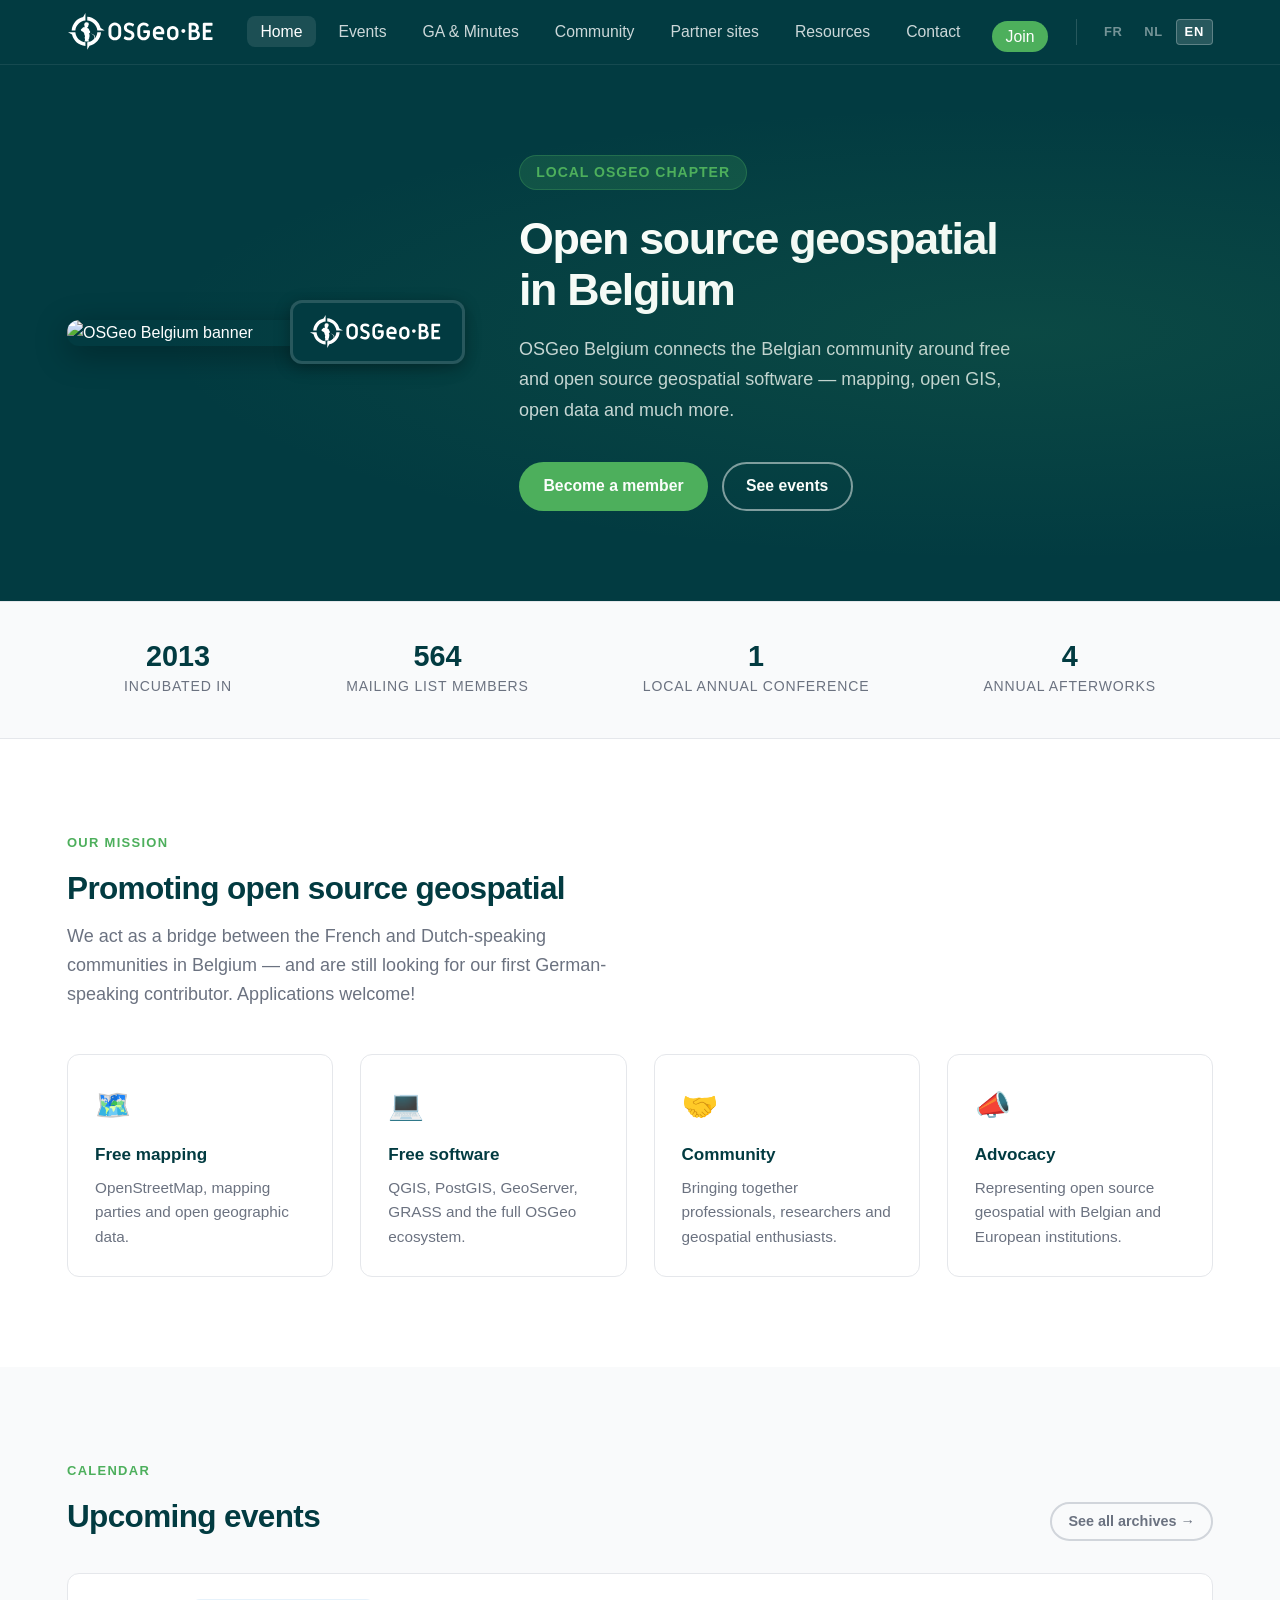
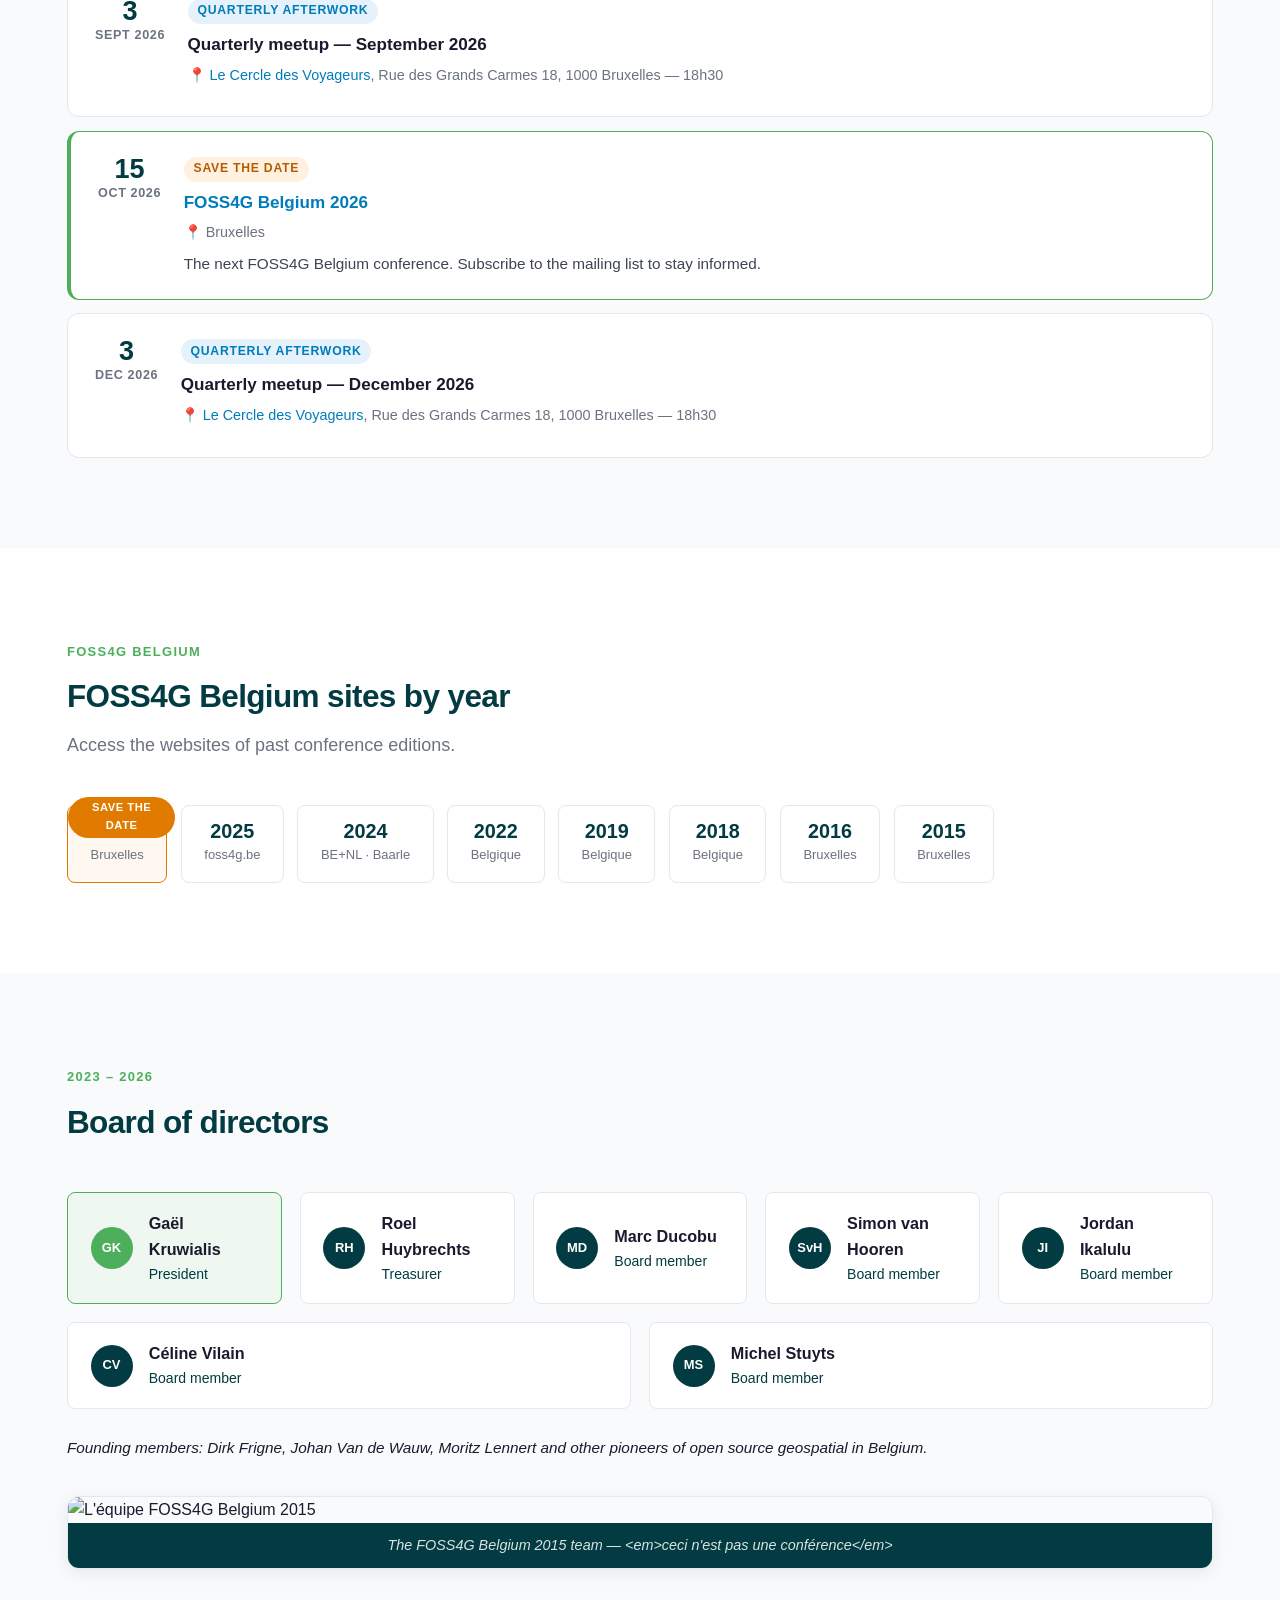
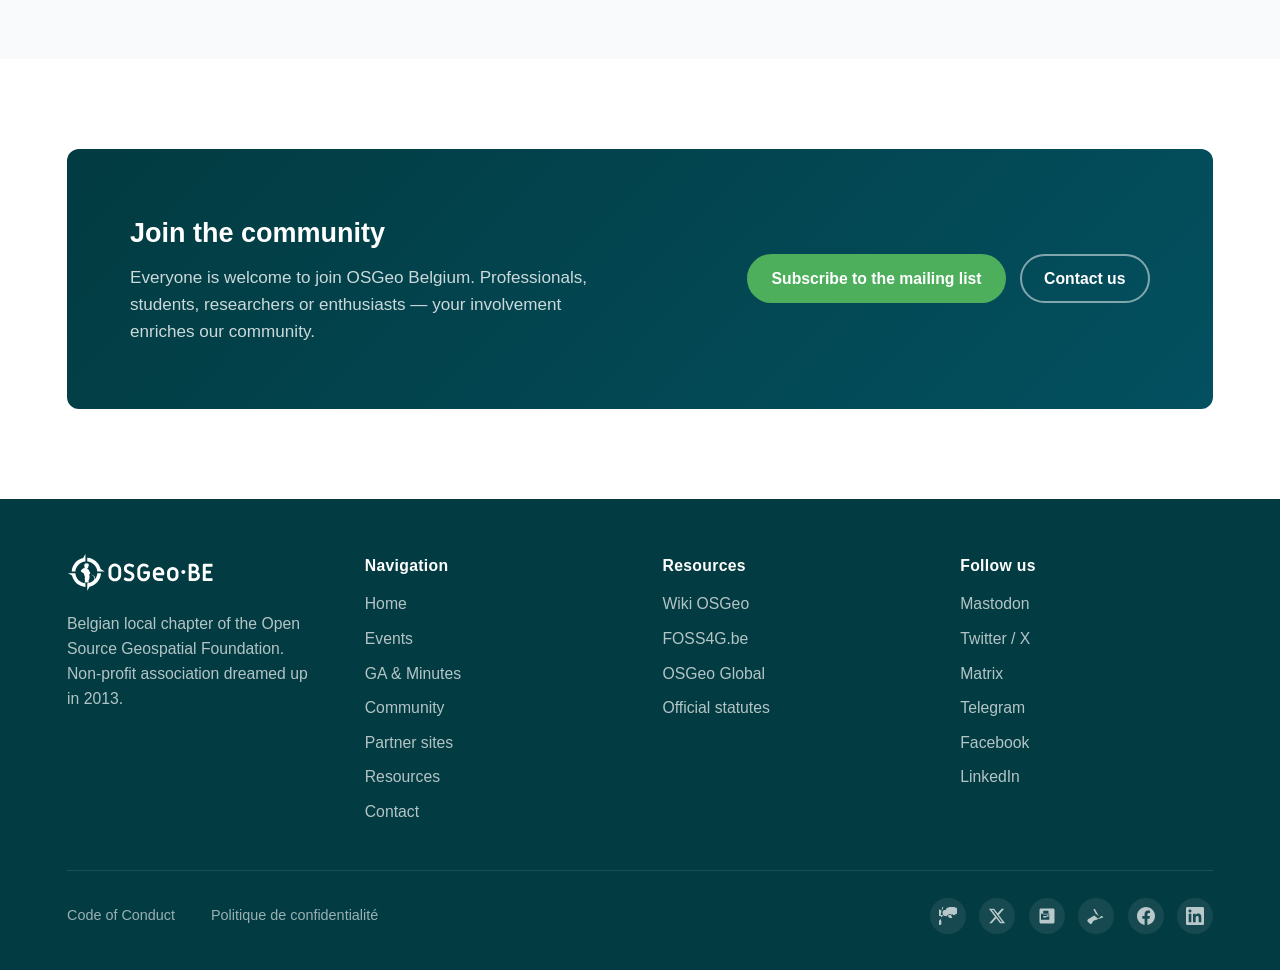
==== index.html @ fe08f216 "index: remove foss4g-current badge from 2025 (archived)" ====
<!DOCTYPE html>
<html lang="fr">
<head>
  <meta charset="UTF-8" />
  <meta name="viewport" content="width=device-width, initial-scale=1.0" />
  <meta name="description" content="OSGeo Belgium - Chapitre local belge de l'Open Source Geospatial Foundation. Promotion des logiciels libres géospatiaux en Belgique." />
  <meta property="og:title" content="OSGeo Belgium — Géospatial libre en Belgique" />
  <meta property="og:description" content="OSGeo Belgium fédère la communauté belge autour des logiciels libres géospatiaux — cartographie, SIG open source, données ouvertes." />
  <meta property="og:url" content="https://www.osgeo.be" />
  <meta property="og:type" content="website" />
  <meta property="og:image" content="https://raw.githubusercontent.com/OSGeo-be/branding/master/banner/banner-low-res.jpg" />
  <title>OSGeo Belgium — Chapitre local belge</title>
  <link rel="stylesheet" href="style.css" />
  <link rel="icon" type="image/svg+xml" href="logo-icon.svg" />
</head>
<body>

  <!-- HEADER -->
  <header class="site-header">
    <nav class="nav container">
      <a href="index.html" class="nav-logo">
        <img src="logo.svg" alt="OSGeo·BE" class="nav-logo-full" />
      </a>
      <button class="nav-burger" aria-label="Menu" aria-expanded="false">
        <span></span><span></span><span></span>
      </button>
      <ul class="nav-links">
        <li><a href="index.html" class="active" data-i18n="nav.home">Accueil</a></li>
        <li><a href="archive.html" data-i18n="nav.events">Événements</a></li>
        <li><a href="ag.html" data-i18n="nav.ag">AG & PV</a></li>
        <li><a href="community.html" data-i18n="nav.community">Communauté</a></li>
        <li><a href="links.html" data-i18n="nav.links">Sites amis</a></li>
        <li><a href="resources.html" data-i18n="nav.resources">Ressources</a></li>
        <li><a href="contact.html" data-i18n="nav.contact">Contact</a></li>
        <li><a href="https://lists.osgeo.org/cgi-bin/mailman/listinfo/belgium" target="_blank" rel="noopener" class="nav-cta" data-i18n="nav.join">Rejoindre</a></li>
      </ul>
      <div class="lang-switcher">
        <button class="lang-btn active" data-lang="fr">FR</button>
        <button class="lang-btn" data-lang="nl">NL</button>
        <button class="lang-btn" data-lang="en">EN</button>
      </div>
    </nav>
  </header>

  <!-- HERO -->
  <section class="hero">
    <div class="container">
      <div class="hero-inner">
        <div class="hero-banner-col">
          <img src="https://raw.githubusercontent.com/OSGeo-be/branding/master/banner/banner-low-res.jpg"
               alt="OSGeo Belgium banner"
               class="hero-banner-img"
               loading="eager" />
          <div class="hero-logo-badge">
            <img src="logo.svg" alt="OSGeo·BE" />
          </div>
        </div>
        <div class="hero-text-col">
          <div class="hero-eyebrow" data-i18n="hero.eyebrow">Chapitre local OSGeo</div>
          <h1 data-i18n-html="hero.title">Géospatial libre<br>en Belgique</h1>
          <p class="hero-lead" data-i18n="hero.lead">OSGeo Belgium fédère la communauté belge autour des logiciels libres géospatiaux — cartographie, SIG open source, données ouvertes et bien plus.</p>
          <div class="hero-actions">
            <a href="https://lists.osgeo.org/cgi-bin/mailman/listinfo/belgium" target="_blank" rel="noopener" class="btn btn-primary" data-i18n="hero.cta1">Devenir membre</a>
            <a href="archive.html" class="btn btn-outline-white" data-i18n="hero.cta2">Voir les événements</a>
          </div>
        </div>
      </div>
    </div>
  </section>

  <!-- STATS -->
  <div class="stats-bar">
    <div class="container stats-inner">
      <div class="stat"><strong>2013</strong><span data-i18n="stat.founded">Incubé en</span></div>
      <div class="stat"><strong>564</strong><span data-i18n="stat.members">membres mailing list</span></div>
      <div class="stat"><strong>1</strong><span data-i18n="stat.conf">conférence locale annuelle</span></div>
      <div class="stat"><strong>4</strong><span data-i18n="stat.afterworks">afterworks annuels</span></div>
    </div>
  </div>

  <!-- ABOUT -->
  <section id="about" class="section">
    <div class="container">
      <div class="section-header">
        <p class="section-eyebrow" data-i18n="about.eyebrow">Notre mission</p>
        <h2 class="section-title" data-i18n="about.title">Promouvoir le géospatial libre</h2>
        <p class="section-sub" data-i18n="about.sub">Nous agissons comme pont entre les communautés francophones et néerlandophones de Belgique — et cherchons encore notre premier germanophone. Candidatures ouvertes !</p>
      </div>
      <div class="grid-4">
        <div class="pillar">
          <div class="pillar-icon">🗺️</div>
          <h3 data-i18n="pillar1.title">Cartographie libre</h3>
          <p data-i18n="pillar1.text">OpenStreetMap, cartoparties et ouverture des données géographiques.</p>
        </div>
        <div class="pillar">
          <div class="pillar-icon">💻</div>
          <h3 data-i18n="pillar2.title">Logiciels libres</h3>
          <p data-i18n="pillar2.text">QGIS, PostGIS, GeoServer, GRASS et tout l'écosystème OSGeo.</p>
        </div>
        <div class="pillar">
          <div class="pillar-icon">🤝</div>
          <h3 data-i18n="pillar3.title">Communauté</h3>
          <p data-i18n="pillar3.text">Rassembler professionnels, chercheurs et enthousiastes du géospatial.</p>
        </div>
        <div class="pillar">
          <div class="pillar-icon">📣</div>
          <h3 data-i18n="pillar4.title">Plaidoyer</h3>
          <p data-i18n="pillar4.text">Représenter le logiciel libre géospatial auprès des institutions belges et européennes.</p>
        </div>
      </div>
    </div>
  </section>

  <!-- UPCOMING EVENTS -->
  <section id="events" class="section section-alt">
    <div class="container">
      <div class="events-header">
        <div>
          <p class="section-eyebrow" data-i18n="events.eyebrow">Agenda</p>
          <h2 class="section-title" style="margin-bottom:0" data-i18n="events.title">Événements à venir</h2>
        </div>
        <a href="archive.html" class="btn btn-ghost btn-sm" data-i18n="events.seeall">Voir toutes les archives →</a>
      </div>
      <div class="events-container">

        <div class="event-card">
          <div class="event-date-badge"><span class="day">3</span><span class="month" data-i18n="month.sep2026">Sept 2026</span></div>
          <div class="event-info">
            <span class="event-tag tag-blue" data-i18n="event.tag.afterwork">Afterwork trimestriel</span>
            <h3 data-i18n="event.afterwork.sep2026">Rencontre trimestrielle — Septembre 2026</h3>
            <p class="event-loc">📍 <a href="https://www.lecercledesvoyageurs.com" target="_blank" rel="noopener">Le Cercle des Voyageurs</a>, Rue des Grands Carmes 18, 1000 Bruxelles — 18h30</p>
          </div>
        </div>

        <div class="event-card featured">
          <div class="event-date-badge"><span class="day">15</span><span class="month" data-i18n="month.oct2026">Oct 2026</span></div>
          <div class="event-info">
            <span class="event-tag tag-orange" data-i18n="event.tag.savethedate">Save the date</span>
            <h3><a href="foss4g-2026.html">FOSS4G Belgium 2026</a></h3>
            <p class="event-loc">📍 Bruxelles</p>
            <p data-i18n="event.foss4g26.desc">La prochaine conférence FOSS4G Belgium. Inscrivez-vous à la mailing list pour être tenu au courant.</p>
          </div>
        </div>

        <div class="event-card">
          <div class="event-date-badge"><span class="day">3</span><span class="month" data-i18n="month.dec2026">Déc 2026</span></div>
          <div class="event-info">
            <span class="event-tag tag-blue" data-i18n="event.tag.afterwork">Afterwork trimestriel</span>
            <h3 data-i18n="event.afterwork.dec2026">Rencontre trimestrielle — Décembre 2026</h3>
            <p class="event-loc">📍 <a href="https://www.lecercledesvoyageurs.com" target="_blank" rel="noopener">Le Cercle des Voyageurs</a>, Rue des Grands Carmes 18, 1000 Bruxelles — 18h30</p>
          </div>
        </div>

      </div>
    </div>
  </section>

  <!-- FOSS4G YEARS -->
  <section class="section">
    <div class="container">
      <div class="section-header">
        <p class="section-eyebrow">FOSS4G Belgium</p>
        <h2 class="section-title" data-i18n="foss4g.section.title">Sites FOSS4G Belgium par année</h2>
        <p class="section-sub" data-i18n="foss4g.section.sub">Accédez aux sites web des éditions passées de la conférence.</p>
      </div>
      <div class="foss4g-years-grid">
        <a href="foss4g-2026.html" class="foss4g-year-card foss4g-upcoming">
          <span class="fy-year">2026</span>
          <span class="fy-label">Bruxelles</span>
          <span class="fy-badge">Save the date</span>
        </a>
        <a href="https://www.foss4g.be" target="_blank" rel="noopener" class="foss4g-year-card">
          <span class="fy-year">2025</span>
          <span class="fy-label">foss4g.be</span>
        </a>
        <a href="https://2024.foss4g.be/" target="_blank" rel="noopener" class="foss4g-year-card">
          <span class="fy-year">2024</span>
          <span class="fy-label">BE+NL · Baarle</span>
        </a>
        <a href="https://2022.foss4g.be/" target="_blank" rel="noopener" class="foss4g-year-card">
          <span class="fy-year">2022</span>
          <span class="fy-label">Belgique</span>
        </a>
        <a href="https://2019.foss4g.be/" target="_blank" rel="noopener" class="foss4g-year-card">
          <span class="fy-year">2019</span>
          <span class="fy-label">Belgique</span>
        </a>
        <a href="https://2018.foss4g.be/" target="_blank" rel="noopener" class="foss4g-year-card">
          <span class="fy-year">2018</span>
          <span class="fy-label">Belgique</span>
        </a>
        <a href="https://2016.foss4g.be/" target="_blank" rel="noopener" class="foss4g-year-card">
          <span class="fy-year">2016</span>
          <span class="fy-label">Bruxelles</span>
        </a>
        <a href="http://2015.foss4g.be/" target="_blank" rel="noopener" class="foss4g-year-card">
          <span class="fy-year">2015</span>
          <span class="fy-label">Bruxelles</span>
        </a>
      </div>
    </div>
  </section>

  <!-- BOARD -->
  <section class="section section-alt">
    <div class="container">
      <div class="section-header">
        <p class="section-eyebrow" data-i18n="board.eyebrow">2023 – 2026</p>
        <h2 class="section-title" data-i18n="board.title">Conseil d'administration</h2>
      </div>
      <div class="board-grid mb-3">
        <div class="board-card president">
          <div class="avatar">GK</div>
          <div><h3>Gaël Kruwialis</h3><p class="role" data-i18n="role.president">Président</p></div>
        </div>
        <div class="board-card">
          <div class="avatar">RH</div>
          <div><h3>Roel Huybrechts</h3><p class="role" data-i18n="role.treasurer">Trésorier</p></div>
        </div>
        <div class="board-card">
          <div class="avatar">MD</div>
          <div><h3>Marc Ducobu</h3><p class="role" data-i18n="role.administrator">Administrateur</p></div>
        </div>
        <div class="board-card">
          <div class="avatar">SvH</div>
          <div><h3>Simon van Hooren</h3><p class="role" data-i18n="role.administrator">Administrateur</p></div>
        </div>
        <div class="board-card">
          <div class="avatar">JI</div>
          <div><h3>Jordan Ikalulu</h3><p class="role" data-i18n="role.administrator">Administrateur</p></div>
        </div>
        <div class="board-card">
          <div class="avatar">CV</div>
          <div><h3>Céline Vilain</h3><p class="role" data-i18n="role.administrator">Administratrice</p></div>
        </div>
        <div class="board-card">
          <div class="avatar">MS</div>
          <div><h3>Michel Stuyts</h3><p class="role" data-i18n="role.administrator">Administrateur</p></div>
        </div>
      </div>
      <p class="text-muted" style="font-size:.85rem;font-style:italic;" data-i18n="board.founder">
        Membres fondateurs : Dirk Frigne, Johan Van de Wauw, Moritz Lennert et d'autres pionniers du géospatial libre belge.
      </p>
      <figure class="founders-photo">
        <img src="https://wiki.osgeo.org/w/images/3/39/FOSS4G_Belgium_2015.jpg" alt="L'équipe FOSS4G Belgium 2015" />
        <figcaption data-i18n="board.photo.caption">L'équipe FOSS4G Belgium 2015 — <em>ceci n'est pas une conférence</em></figcaption>
      </figure>
    </div>
  </section>

  <!-- JOIN -->
  <section class="section">
    <div class="container">
      <div class="join-banner">
        <div>
          <h2 data-i18n="join.title">Rejoignez la communauté</h2>
          <p data-i18n="join.text">Tout le monde est libre de rejoindre OSGeo Belgium. Professionnels, étudiants, chercheurs ou simples passionnés — votre implication enrichit notre communauté.</p>
        </div>
        <div style="display:flex;gap:.75rem;flex-wrap:wrap;flex-shrink:0;">
          <a href="https://lists.osgeo.org/cgi-bin/mailman/listinfo/belgium" target="_blank" rel="noopener" class="btn btn-primary" data-i18n="join.cta1">S'inscrire à la mailing list</a>
          <a href="contact.html" class="btn btn-outline-white" data-i18n="join.cta2">Nous contacter</a>
        </div>
      </div>
    </div>
  </section>

  <!-- FOOTER -->
  <footer class="site-footer">
    <div class="container">
      <div class="footer-grid">
        <div class="footer-brand">
          <img src="logo.svg" alt="OSGeo·BE" />
          <p data-i18n="footer.brand.text">Chapitre local belge de l'Open Source Geospatial Foundation. Association sans but lucratif fondée en 2013.</p>
        </div>
        <div class="footer-col">
          <h4 data-i18n="footer.nav">Navigation</h4>
          <ul>
            <li><a href="index.html" data-i18n="nav.home">Accueil</a></li>
            <li><a href="archive.html" data-i18n="nav.events">Événements</a></li>
            <li><a href="ag.html" data-i18n="nav.ag">AG & PV</a></li>
            <li><a href="community.html" data-i18n="nav.community">Communauté</a></li>
        <li><a href="links.html" data-i18n="nav.links">Sites amis</a></li>
            <li><a href="resources.html" data-i18n="nav.resources">Ressources</a></li>
            <li><a href="contact.html" data-i18n="nav.contact">Contact</a></li>
          </ul>
        </div>
        <div class="footer-col">
          <h4 data-i18n="footer.resources">Ressources</h4>
          <ul>
            <li><a href="https://wiki.osgeo.org/wiki/Belgium" target="_blank" rel="noopener">Wiki OSGeo</a></li>
            <li><a href="https://www.foss4g.be" target="_blank" rel="noopener">FOSS4G.be</a></li>
            <li><a href="https://www.osgeo.org" target="_blank" rel="noopener">OSGeo Global</a></li>
            <li><a href="http://www.ejustice.just.fgov.be/tsv_pdf/2015/10/21/15317365.pdf" target="_blank" rel="noopener" data-i18n="footer.statutes">Statuts officiels</a></li>
          </ul>
        </div>
        <div class="footer-col">
          <h4 data-i18n="footer.follow">Suivez-nous</h4>
          <ul>
            <li><a href="https://fosstodon.org/@osgeobe" target="_blank" rel="noopener">Mastodon</a></li>
            <li><a href="https://twitter.com/osgeobe" target="_blank" rel="noopener">Twitter / X</a></li>
            <li><a href="https://matrix.to/#/#osgeo-be:matrix.org" target="_blank" rel="noopener">Matrix</a></li>
            <li><a href="https://t.me/osgeobelgium" target="_blank" rel="noopener">Telegram</a></li>
            <li><a href="https://www.facebook.com/people/Foss4g-Belgium/100068093147" target="_blank" rel="noopener">Facebook</a></li>
            <li><a href="https://be.linkedin.com/company/osgeo" target="_blank" rel="noopener">LinkedIn</a></li>
          </ul>
        </div>
      </div>
      <div class="footer-bottom">
        <div class="footer-legal">
          <a href="coc.html" data-i18n="footer.coc">Code de conduite</a>
          <a href="#" data-i18n="footer.privacy">Politique de confidentialité</a>
        </div>
        <div class="social-icons">
          <a href="https://fosstodon.org/@osgeobe" target="_blank" rel="noopener" aria-label="Mastodon">
            <svg viewBox="0 0 24 24" fill="currentColor"><path d="M23.164 6.173c0-1.45-.93-2.26-2.48-2.26-1.475 0-2.35.7-2.67 1.35-.47.9-.55 2.24-.26 3.5.29 1.25.9 2.35 2.13 2.35 1.34 0 2.32-1.2 2.32-3.04zm-5.43 8.32c-1.13.27-2.2.3-3.25.12-1.4-.23-2.22-1.2-2.22-2.7 0-1.5.8-2.55 2.4-2.55.85 0 1.6.47 2.1.98.7-.57 1.47-1.05 2.28-1.05.8 0 1.55.4 2.15 1.05.8-.57 1.52-1.2 2.15-1.2.75 0 1.42.5 1.78 1.2.5-.8.9-1.7 1.1-2.7.2-1.1.1-2.3-.1-3.5-.3-1.7-1.3-3-2.9-3-1.4 0-2.6.8-3.4 2.1-.6-.9-1.4-1.6-2.4-2.1-1-.5-2.1-.8-3.2-.8-1.1 0-2.2.3-3.2.8-.9.5-1.6 1.4-1.9 2.6-.3 1.3-.2 2.6.1 3.9.4 1.4 1.4 2.5 2.8 2.8 1.2.2 2.5.1 3.7-.2zM9.17 4.76c-.4-.4-1-.6-1.6-.6-1.2 0-2.2.7-2.6 1.9-.4 1.2-.3 2.5.2 3.7.5 1.2 1.5 2.1 2.7 2.1.8 0 1.5-.4 2.1-1 .7-.7 1.2-1.6 1.3-2.8.1-1.1-.2-2.2-.8-3.2-.5-1-.1-2 .3-2.9zm-5.66 9.08c-.2-.5-.5-1-.9-1.4-.4-.5-.9-1-.1-1.4.8-.4 1.7-.7 2.6-.7.9 0 1.8.3 2.6.7.8.4 1.5.9 2.1 1.6.7-.8 1.4-1.6 2.1-2.4.6-.7 1.4-1.2 2.2-1.5.9-.4 1.8-.6 2.6-.6.8 0 1.6.2 2.3.5.8.4 1.5 1 2.1 1.8.7-.8 1.2-1.8 1.5-2.9.4-1.4.5-2.8.2-4.2-.3-1.4-1-2.6-2-3.5-.9-.8-2-1.3-3.1-1.5-1.2-.2-2.3-.2-3.2.1zm-2.3 3.1c-.5.8-1.2 1.5-2 2-.8.5-1.6.8-2.5.8-.8 0-1.6-.2-2.3-.7-.8-.4-1.4-1.2-1.8-2.2-.4-.9-.7-2-.8-3.1-.1-1.1-.1-2.3 0-3.4.1-1 .4-2 .8-2.9.3-.8.7-1.5 1.3-2.1.7-.7 1.4-1.2 2.2-1.5.8-.4 1.7-.5 2.6-.5.9 0 1.7.1 2.5.4.7.2 1.4.6 2.1 1.1.8-.5 1.4-1.4 1.8-2.4.3-.8.5-1.7.6-2.6.1-.9.1-1.8.1-2.7.1-1.4 0-2.7-.2-4.1zm-4.54-5.1c-.4-.2-1-.2-1.5 0-.5.2-1 .5-1.5 1-.4.4-.8.9-1.1 1.5-.3.5-.5 1.2-.6 1.9-.1.8-.1 1.6-.1 2.5.1.8.2 1.6.5 2.3.2.7.5 1.4 1 2 .5.7 1.2 1.2 2 1.5 1.1.5 2.3.7 3.6.7.6 0 1.2-.2 1.8-.5.5-.2 1.1-.6 1.5-1 .5-.5.8-1.2.9-1.9.1-.7.1-1.4 0-2.1-.1-.8-.3-1.5-.6-2.3-.3-.7-.7-1.4-1.2-2 .2-.3.3-.6.4-1 .1-.3.1-.6.1-1 .1-.5 0-1 0-1.5z"/></svg>
          </a>
          <a href="https://twitter.com/osgeobe" target="_blank" rel="noopener" aria-label="Twitter">
            <svg viewBox="0 0 24 24" fill="currentColor"><path d="M18.244 2.25h3.308l-7.227 8.26 8.502 11.24H16.17l-5.214-6.817L4.99 21.75H1.68l7.73-8.835L1.254 2.25H8.08l4.713 6.231zm-1.161 17.52h1.833L7.084 4.126H5.117z"/></svg>
          </a>
          <a href="https://matrix.to/#/#osgeo-be:matrix.org" target="_blank" rel="noopener" aria-label="Matrix">
            <svg viewBox="0 0 24 24" fill="currentColor"><path d="M20 2H4c-1.1 0-1.99.9-1.99 2L2 20c0 1.1.89 2 2 2h16c1.1 0 2-.9 2-2V4c0-1.1-.9-2-2-2zm-5 15H4V9h11v8zm-4-3H7v-2h4v2zm3-4H7V5h7v8h-4z"/></svg>
          </a>
          <a href="https://t.me/osgeobelgium" target="_blank" rel="noopener" aria-label="Telegram">
            <svg viewBox="0 0 24 24" fill="currentColor"><path d="M21.954 13.577c-.168-.296-.41-.493-.714-.613l-1.855-1.184-4.543 3.844-1.44-1.243-3.736-2.885L2.046 16.07c-.41.19-.798.483-1.094.867-.296.384-.434.893-.385 1.426.049.533.252 1.027.583 1.412l2.848 2.445c.18.153.384.273.612.357.228.084.47.126.72.126.1.0 .2-.01.3-.027.1-.017.199-.044.296-.081.097-.037.19-.111.277-.21.087-.1.154-.22.2-.36.047-.14.074-.287.081-.437l2.23-3.345zM8.546 3.143c.18-.153.384-.273.612-.357.228-.084.47-.126.72-.126.1.0 .2.01.3.027.1.017.199.044.296.081.097.037.19.111.277.21.087.1.154.22.2.36.047.14.074.287.081.437L15.95 12.41l-4.543-3.844L8.546 3.143zM15.34 8.207l-1.44 1.243 4.543 2.885-4.543-2.885z"/></svg>
          </a>
          <a href="https://www.facebook.com/people/Foss4g-Belgium/100068093147" target="_blank" rel="noopener" aria-label="Facebook">
            <svg viewBox="0 0 24 24" fill="currentColor"><path d="M24 12.073c0-6.627-5.373-12-12-12s-12 5.373-12 12c0 5.99 4.388 10.954 10.125 11.854v-8.385H7.078v-3.47h3.047V9.43c0-3.007 1.792-4.669 4.533-4.669 1.312 0 2.686.235 2.686.235v2.953H15.83c-1.491 0-1.956.925-1.956 1.874v2.25h3.328l-.532 3.47h-2.796v8.385C19.612 23.027 24 18.062 24 12.073z"/></svg>
          </a>
          <a href="https://be.linkedin.com/company/osgeo" target="_blank" rel="noopener" aria-label="LinkedIn">
            <svg viewBox="0 0 24 24" fill="currentColor"><path d="M20.447 20.452h-3.554v-5.569c0-1.328-.027-3.037-1.852-3.037-1.853 0-2.136 1.445-2.136 2.939v5.667H9.351V9h3.414v1.561h.046c.477-.9 1.637-1.85 3.37-1.85 3.601 0 4.267 2.37 4.267 5.455v6.286zM5.337 7.433c-1.144 0-2.063-.926-2.063-2.065 0-1.138.92-2.063 2.063-2.063 1.14 0 2.064.925 2.064 2.063 0 1.139-.925 2.065-2.064 2.065zm1.782 13.019H3.555V9h3.564v11.452zM22.225 0H1.771C.792 0 0 .774 0 1.729v20.542C0 23.227.792 24 1.771 24h20.451C23.2 24 24 23.227 24 22.271V1.729C24 .774 23.2 0 22.222 0h.003z"/></svg>
          </a>
        </div>
      </div>
    </div>
  </footer>

  <script src="i18n.js"></script>
  <script src="main.js"></script>
</body>
</html>
---- style.css ----
/* === RESET === */
*, *::before, *::after { box-sizing: border-box; margin: 0; padding: 0; }

:root {
  --green:      #4daf5c;
  --green-dark: #023b41;
  --green-mid:  #3a9e4a;
  --green-pale: #eef8f0;
  --blue:       #007cba;
  --blue-pale:  #e6f2fb;
  --text:       #1a1a2e;
  --text-mid:   #3d4452;
  --text-muted: #6b7280;
  --border:     #e5e7eb;
  --border-mid: #d1d5db;
  --bg:         #ffffff;
  --bg-alt:     #f9fafb;
  --bg-dark:    #023b41;
  --shadow-sm:  0 1px 3px rgba(0,0,0,.08), 0 1px 2px rgba(0,0,0,.06);
  --shadow:     0 4px 16px rgba(0,0,0,.08);
  --shadow-lg:  0 10px 40px rgba(0,0,0,.12);
  --radius:     8px;
  --radius-lg:  16px;
  --t:          .18s ease;
}

html { scroll-behavior: smooth; }
body {
  font-family: -apple-system, BlinkMacSystemFont, 'Segoe UI', Roboto, 'Helvetica Neue', Arial, sans-serif;
  color: var(--text);
  background: var(--bg);
  line-height: 1.6;
  font-size: 16px;
}
a { color: var(--blue); text-decoration: none; }
a:hover { text-decoration: underline; }
ul { list-style: none; }
img, svg { display: block; }

/* === LAYOUT === */
.container {
  max-width: 1100px;
  margin: 0 auto;
  padding: 0 1.5rem;
}
.section       { padding: 4rem 0; }
.section-alt   { background: var(--bg-alt); }
.section-dark  { background: var(--bg-dark); color: #fff; }

/* === BUTTONS === */
.btn {
  display: inline-flex;
  align-items: center;
  justify-content: center;
  gap: .45rem;
  padding: .55rem 1.25rem;
  border-radius: 9999px;
  font-size: .875rem;
  font-weight: 600;
  cursor: pointer;
  border: 2px solid transparent;
  transition: var(--t);
  text-decoration: none;
  white-space: nowrap;
}
.btn:hover { text-decoration: none; }
.btn-primary { background: var(--green); color: #fff; }
.btn-primary:hover { background: var(--green-mid); }
.btn-dark { background: var(--green-dark); color: #fff; }
.btn-dark:hover { background: #035060; }
.btn-outline { border-color: var(--green-dark); color: var(--green-dark); }
.btn-outline:hover { background: var(--green-pale); }
.btn-outline-white { border-color: rgba(255,255,255,.5); color: #fff; }
.btn-outline-white:hover { background: rgba(255,255,255,.1); }
.btn-ghost { color: var(--text-muted); border-color: var(--border-mid); }
.btn-ghost:hover { background: var(--bg-alt); color: var(--text); }
.btn-sm { padding: .35rem .9rem; font-size: .8rem; }

/* === HEADER / NAV === */
.site-header {
  background: var(--green-dark);
  position: sticky;
  top: 0;
  z-index: 200;
  border-bottom: 1px solid rgba(255,255,255,.08);
}
.nav {
  display: flex;
  align-items: center;
  height: 64px;
  gap: 1.5rem;
}
.nav-logo {
  display: flex;
  align-items: center;
  text-decoration: none;
  flex-shrink: 0;
}
.nav-logo-full {
  height: 40px;
  width: auto;
  filter: brightness(0) invert(1);
}
.nav-logo-text {
  font-size: .95rem;
  font-weight: 700;
  color: #fff;
  letter-spacing: .01em;
  line-height: 1;
}
.nav-logo-text span { color: var(--green); }

/* === LANG SWITCHER === */
.lang-switcher {
  display: flex;
  gap: .2rem;
  margin-left: auto;
  padding-left: 1rem;
  border-left: 1px solid rgba(255,255,255,.15);
  flex-shrink: 0;
}
.lang-btn {
  background: none;
  border: 1px solid transparent;
  color: rgba(255,255,255,.45);
  font-size: .72rem;
  font-weight: 700;
  cursor: pointer;
  padding: .3rem .45rem;
  border-radius: 4px;
  transition: var(--t);
  letter-spacing: .05em;
  line-height: 1;
}
.lang-btn:hover { color: rgba(255,255,255,.8); border-color: rgba(255,255,255,.2); }
.lang-btn.active { color: #fff; background: rgba(255,255,255,.15); border-color: rgba(255,255,255,.25); }

.nav-links {
  display: flex;
  align-items: center;
  gap: .25rem;
  margin-left: auto;
}
.nav-links a {
  color: rgba(255,255,255,.8);
  font-size: .875rem;
  font-weight: 500;
  padding: .4rem .75rem;
  border-radius: var(--radius);
  transition: var(--t);
  text-decoration: none;
  white-space: nowrap;
}
.nav-links a:hover,
.nav-links a.active { color: #fff; background: rgba(255,255,255,.1); }
.nav-links a.nav-cta {
  background: var(--green);
  color: #fff;
  margin-left: .5rem;
  border-radius: 9999px;
}
.nav-links a.nav-cta:hover { background: var(--green-mid); }

.nav-burger {
  display: none;
  flex-direction: column;
  gap: 5px;
  background: none;
  border: none;
  cursor: pointer;
  padding: .5rem;
  margin-left: auto;
  z-index: 201;
}
.nav-burger span { display: block; width: 22px; height: 2px; background: #fff; border-radius: 2px; transition: var(--t); }

/* === SECTION HEADER === */
.section-title {
  font-size: 1.75rem;
  font-weight: 700;
  letter-spacing: -.02em;
  margin-bottom: .5rem;
  color: var(--green-dark);
}
.section-sub {
  color: var(--text-muted);
  font-size: 1rem;
  margin-bottom: 2.5rem;
  max-width: 540px;
}
.section-eyebrow {
  display: inline-block;
  font-size: .72rem;
  font-weight: 700;
  letter-spacing: .1em;
  text-transform: uppercase;
  color: var(--green);
  margin-bottom: .5rem;
}
.section-header { margin-bottom: 2.5rem; }
.section-header-center { text-align: center; }
.section-header-center .section-sub { margin-left: auto; margin-right: auto; }

/* Events section header - replacement for inline style */
.events-header {
  display: flex;
  align-items: flex-end;
  justify-content: space-between;
  flex-wrap: wrap;
  gap: 1rem;
  margin-bottom: 1.75rem;
}

/* Events container - replacement for inline style */
.events-container {
  display: flex;
  flex-direction: column;
  gap: 0.75rem;
}

/* === HERO === */
.hero {
  background: var(--green-dark);
  color: #fff;
  padding: 3.5rem 0;
  position: relative;
  overflow: hidden;
}
.hero::before {
  content: '';
  position: absolute;
  inset: 0;
  background: radial-gradient(ellipse at 80% 50%, rgba(77,175,92,.12) 0%, transparent 60%);
  pointer-events: none;
}
.hero-inner {
  display: grid;
  grid-template-columns: 1fr;
  gap: 2rem;
  align-items: center;
}
.hero-banner-col {
  position: relative;
  flex-shrink: 0;
}
.hero-banner-img {
  width: 100%;
  max-width: 380px;
  border-radius: var(--radius-lg);
  box-shadow: 0 8px 32px rgba(0,0,0,.35);
  display: block;
  object-fit: cover;
}
.hero-logo-badge {
  position: absolute;
  bottom: -1rem;
  right: -1rem;
  background: var(--green-dark);
  border: 3px solid rgba(255,255,255,.15);
  border-radius: var(--radius-lg);
  padding: .6rem .9rem;
  box-shadow: 0 4px 16px rgba(0,0,0,.3);
}
.hero-logo-badge img {
  height: 36px;
  width: auto;
  filter: brightness(0) invert(1);
  display: block;
}
.hero-text-col { padding-left: .5rem; }
.hero-eyebrow {
  display: inline-flex;
  align-items: center;
  gap: .5rem;
  background: rgba(77,175,92,.2);
  border: 1px solid rgba(77,175,92,.3);
  border-radius: 9999px;
  padding: .3rem .9rem;
  font-size: .78rem;
  font-weight: 600;
  letter-spacing: .07em;
  text-transform: uppercase;
  color: var(--green);
  margin-bottom: 1.25rem;
}
.hero h1 {
  font-size: clamp(1.8rem, 3.5vw, 2.8rem);
  font-weight: 700;
  line-height: 1.15;
  letter-spacing: -.03em;
  margin-bottom: 1rem;
}
.hero-lead {
  font-size: 1rem;
  line-height: 1.7;
  color: rgba(255,255,255,.8);
  margin-bottom: 2rem;
  max-width: 500px;
}
.hero-actions { display: flex; gap: .75rem; flex-wrap: wrap; }

/* === FOSS4G YEARS GRID === */
.foss4g-years-grid {
  display: flex;
  flex-wrap: wrap;
  gap: .75rem;
  justify-content: center;
}
.foss4g-year-card {
  display: flex;
  flex-direction: column;
  align-items: center;
  padding: .9rem 1.25rem;
  background: var(--bg);
  border: 1px solid var(--border);
  border-radius: var(--radius);
  text-decoration: none;
  color: var(--text);
  transition: var(--t);
  min-width: 90px;
  text-align: center;
  position: relative;
}
.foss4g-year-card:hover { border-color: var(--green); box-shadow: var(--shadow); transform: translateY(-2px); text-decoration: none; }
.foss4g-year-card.foss4g-current { border-color: var(--green); background: var(--green-pale); }
.foss4g-year-card.foss4g-upcoming { border-color: #e07b00; background: #fff8f0; }
.foss4g-year-card.foss4g-upcoming .fy-year { color: #b35c00; }
.foss4g-year-card.foss4g-upcoming .fy-badge { background: #e07b00; }
.fy-year { font-size: 1.1rem; font-weight: 700; color: var(--green-dark); line-height: 1; }
.fy-label { font-size: .72rem; color: var(--text-muted); margin-top: .2rem; }
.fy-badge {
  position: absolute;
  top: -.5rem;
  right: -.5rem;
  background: var(--green);
  color: #fff;
  font-size: .62rem;
  font-weight: 700;
  padding: .15rem .45rem;
  border-radius: 9999px;
  text-transform: uppercase;
  letter-spacing: .05em;
}

/* FOSS4G promo box (archive.html) */
.foss4g-promo-box {
  background: var(--green-pale);
  border: 1px solid #b8e0c0;
  border-radius: var(--radius-lg);
  padding: 1.5rem;
  margin-bottom: 2.5rem;
}

.foss4g-promo-title {
  font-size: 1.1rem;
  font-weight: 700;
  margin-bottom: 0.75rem;
  color: var(--green-dark);
}

.foss4g-promo-box .section-eyebrow {
  margin-bottom: 0.5rem;
}

/* === STATS BAR === */
.stats-bar {
  background: var(--bg-alt);
  border-top: 1px solid var(--border);
  border-bottom: 1px solid var(--border);
  padding: 1.5rem 0;
}
.stats-inner {
  display: flex;
  gap: 0;
  justify-content: space-around;
  flex-wrap: wrap;
}
.stat {
  display: flex;
  flex-direction: column;
  align-items: center;
  padding: .5rem 2rem;
}
.stat strong {
  font-size: 1.6rem;
  font-weight: 700;
  color: var(--green-dark);
  line-height: 1;
}
.stat span { font-size: .78rem; color: var(--text-muted); text-transform: uppercase; letter-spacing: .06em; margin-top: .25rem; }

/* === CARDS === */
.card {
  background: var(--bg);
  border: 1px solid var(--border);
  border-radius: var(--radius-lg);
  overflow: hidden;
  transition: box-shadow var(--t), transform var(--t);
}
.card:hover { box-shadow: var(--shadow); transform: translateY(-2px); }
.card-body { padding: 1.5rem; }
.card-title { font-size: 1rem; font-weight: 600; margin-bottom: .4rem; color: var(--text); }
.card-meta { font-size: .8rem; color: var(--text-muted); margin-bottom: .6rem; }
.card-text { font-size: .875rem; color: var(--text-mid); line-height: 1.6; }

/* === GRID === */
.grid-3 { display: grid; grid-template-columns: 1fr; gap: 1.25rem; }
.grid-4 { display: grid; grid-template-columns: repeat(2, 1fr); gap: 1.25rem; }
.grid-2 { display: grid; grid-template-columns: 1fr; gap: 1.25rem; }

/* === EVENT CARDS === */
.event-card {
  background: var(--bg);
  border: 1px solid var(--border);
  border-radius: var(--radius-lg);
  padding: 1.25rem 1.5rem;
  display: flex;
  gap: 1.25rem;
  transition: box-shadow var(--t), transform var(--t);
  text-decoration: none;
  color: inherit;
}
.event-card:hover { box-shadow: var(--shadow); transform: translateY(-2px); text-decoration: none; }
.event-card.featured { border-color: var(--green); border-left: 4px solid var(--green); }

.event-date-badge {
  display: flex;
  flex-direction: column;
  align-items: center;
  justify-content: flex-start;
  min-width: 48px;
  text-align: center;
  padding-top: .1rem;
  flex-shrink: 0;
}
.event-date-badge .day { font-size: 1.5rem; font-weight: 700; line-height: 1; color: var(--green-dark); }
.event-date-badge .month { font-size: .7rem; font-weight: 600; color: var(--text-muted); text-transform: uppercase; letter-spacing: .05em; }

.event-info h3 { font-size: .95rem; font-weight: 600; margin-bottom: .3rem; }
.event-info .event-loc { font-size: .8rem; color: var(--text-muted); margin-bottom: .4rem; }
.event-info p { font-size: .85rem; color: var(--text-mid); }
.event-tag {
  display: inline-block;
  font-size: .68rem;
  font-weight: 700;
  letter-spacing: .06em;
  text-transform: uppercase;
  padding: .15rem .55rem;
  border-radius: 9999px;
  background: var(--green-pale);
  color: var(--green-dark);
  margin-bottom: .4rem;
}
.event-tag.tag-blue { background: var(--blue-pale); color: var(--blue); }
.event-tag.tag-orange { background: #fff0e0; color: #b35c00; }

/* === PILLARS === */
.pillar {
  background: var(--bg);
  border: 1px solid var(--border);
  border-radius: var(--radius-lg);
  padding: 1.5rem;
  transition: box-shadow var(--t);
}
.pillar:hover { box-shadow: var(--shadow); }
.pillar-icon { font-size: 1.6rem; margin-bottom: .75rem; }
.pillar h3 { font-size: .95rem; font-weight: 600; margin-bottom: .4rem; color: var(--green-dark); }
.pillar p { font-size: .85rem; color: var(--text-muted); }

/* === JOIN BANNER === */
.join-banner {
  background: linear-gradient(135deg, var(--green-dark), #035060);
  color: #fff;
  border-radius: var(--radius-lg);
  padding: 3rem;
  display: flex;
  align-items: center;
  justify-content: space-between;
  gap: 2rem;
  flex-wrap: wrap;
}
.join-banner h2 { font-size: 1.5rem; font-weight: 700; margin-bottom: .5rem; }
.join-banner p { color: rgba(255,255,255,.8); font-size: .95rem; max-width: 480px; }

/* === BOARD === */
.board-grid { display: flex; flex-wrap: wrap; gap: 1rem; justify-content: center; }
.board-card {
  display: flex;
  align-items: center;
  gap: .9rem;
  background: var(--bg);
  border: 1px solid var(--border);
  border-radius: var(--radius);
  padding: 1rem 1.25rem;
  flex: 1 1 200px;
}
.board-card.president { border-color: var(--green); background: var(--green-pale); }
.avatar {
  width: 42px; height: 42px;
  border-radius: 50%;
  background: var(--green-dark);
  color: #fff;
  display: flex; align-items: center; justify-content: center;
  font-size: .72rem; font-weight: 700;
  flex-shrink: 0;
}
.board-card.president .avatar { background: var(--green); }
.board-card h3 { font-size: .9rem; font-weight: 600; }
.board-card .role { font-size: .78rem; color: var(--green-dark); font-weight: 500; }

/* === FOUNDERS PHOTO === */
.founders-photo {
  margin-top: 2rem;
  border-radius: var(--radius-lg);
  overflow: hidden;
  box-shadow: var(--shadow);
  border: 1px solid var(--border);
}
.founders-photo img {
  width: 100%;
  display: block;
  max-height: 420px;
  object-fit: cover;
  object-position: center 60%;
}
.founders-photo figcaption {
  background: var(--green-dark);
  color: rgba(255,255,255,.85);
  font-size: .8rem;
  padding: .6rem 1rem;
  text-align: center;
  font-style: italic;
}
.founders-photo figcaption em { color: #fff; font-style: italic; }

/* === SOCIAL LINKS === */
.social-grid { display: flex; flex-wrap: wrap; gap: .75rem; }
.social-link {
  display: flex;
  align-items: center;
  gap: .65rem;
  padding: .65rem 1.1rem;
  border: 1px solid var(--border);
  border-radius: var(--radius);
  text-decoration: none;
  color: var(--text);
  font-size: .875rem;
  font-weight: 500;
  transition: var(--t);
  background: var(--bg);
}
.social-link:hover { border-color: var(--green); background: var(--green-pale); color: var(--green-dark); text-decoration: none; }
.social-link .icon { width: 20px; height: 20px; flex-shrink: 0; }
.contact-matrix-help {
  margin-top: .6rem;
  font-size: .8rem;
  color: var(--text-muted);
  line-height: 1.5;
}
.contact-matrix-help a { color: var(--blue); }

/* === ARCHIVE TABLE === */
.year-group { margin-bottom: 3rem; }
.year-heading {
  font-size: 1.25rem;
  font-weight: 700;
  color: var(--green-dark);
  padding-bottom: .5rem;
  border-bottom: 2px solid var(--green);
  margin-bottom: 1.25rem;
  display: flex;
  align-items: center;
  gap: .75rem;
}
.events-list { display: flex; flex-direction: column; gap: .6rem; }
.archive-event {
  display: grid;
  grid-template-columns: 110px 1fr auto;
  gap: 1rem;
  align-items: start;
  padding: .85rem 1rem;
  background: var(--bg);
  border: 1px solid var(--border);
  border-radius: var(--radius);
  transition: var(--t);
}
.archive-event:hover { border-color: var(--border-mid); background: var(--bg-alt); }
.archive-event .ev-date { font-size: .82rem; font-weight: 600; color: var(--text-muted); white-space: nowrap; }
.archive-event .ev-title { font-size: .9rem; font-weight: 600; color: var(--text); }
.archive-event .ev-loc { font-size: .8rem; color: var(--text-muted); margin-top: .15rem; }
.archive-event .ev-badge { font-size: .72rem; font-weight: 700; padding: .2rem .6rem; border-radius: 9999px; background: var(--green-pale); color: var(--green-dark); white-space: nowrap; }

/* === AG PAGE === */
.ag-grid { display: flex; flex-direction: column; gap: 1rem; }
.ag-row {
  display: grid;
  grid-template-columns: 80px 1fr auto;
  align-items: center;
  gap: 1.25rem;
  padding: 1.1rem 1.25rem;
  background: var(--bg);
  border: 1px solid var(--border);
  border-radius: var(--radius);
  transition: var(--t);
}
.ag-row:hover { border-color: var(--green); box-shadow: var(--shadow-sm); }
.ag-year { font-size: 1.15rem; font-weight: 700; color: var(--green-dark); }
.ag-info h3 { font-size: .9rem; font-weight: 600; margin-bottom: .2rem; }
.ag-info p { font-size: .82rem; color: var(--text-muted); }

/* === CONTACT/LINKS/RESOURCES PAGES === */
.page-hero {
  padding: 3rem 0;
  background: var(--bg);
}

.page-hero h1 {
  font-size: 1.75rem;
  font-weight: 700;
  color: var(--text);
  margin-bottom: 0.5rem;
}

.page-hero p {
  color: var(--text-muted);
  font-size: 1rem;
}

.breadcrumb {
  display: flex;
  align-items: center;
  gap: 0.5rem;
  font-size: 0.875rem;
  color: var(--text-muted);
  margin-bottom: 1rem;
}

.breadcrumb a {
  color: var(--text-muted);
}

.breadcrumb a:hover {
  color: var(--green-dark);
}

/* Filter bar */
.filter-bar {
  display: flex;
  gap: 0.5rem;
  flex-wrap: wrap;
  margin-bottom: 2rem;
}

.btn-dark.active-filter {
  background: var(--green-dark);
  color: #fff;
}

/* === FOOTER === */
.site-footer {
  background: var(--bg-dark);
  color: rgba(255,255,255,.85);
  padding: 3rem 0 2rem;
}
.footer-grid {
  display: grid;
  grid-template-columns: 1fr 1fr;
  gap: 2.5rem;
  margin-bottom: 2.5rem;
}
.footer-brand img {
  height: 40px;
  width: auto;
  filter: brightness(0) invert(1);
  margin-bottom: 1rem;
}
.footer-brand p {
  color: rgba(255,255,255,.7);
  font-size: .875rem;
  max-width: 280px;
}
.footer-col h4 {
  color: #fff;
  font-size: .875rem;
  font-weight: 700;
  margin-bottom: .75rem;
  letter-spacing: .02em;
}
.footer-col ul { display: flex; flex-direction: column; gap: .5rem; }
.footer-col a {
  color: rgba(255,255,255,.7);
  font-size: .875rem;
}
.footer-col a:hover {
  color: #fff;
  text-decoration: underline;
}
.footer-bottom {
  border-top: 1px solid rgba(255,255,255,.1);
  padding-top: 1.5rem;
  display: flex;
  align-items: center;
  justify-content: space-between;
  flex-wrap: wrap;
  gap: 1rem;
  font-size: .8rem;
}
.footer-legal {
  display: flex;
  gap: 2rem;
  flex-wrap: wrap;
}
.footer-legal a {
  color: rgba(255,255,255,.6);
}
.footer-legal a:hover {
  color: #fff;
}
.social-icons {
  display: flex;
  gap: .75rem;
}
.social-icons a {
  width: 36px;
  height: 36px;
  display: flex;
  align-items: center;
  justify-content: center;
  border-radius: 50%;
  background: rgba(255,255,255,.08);
  color: rgba(255,255,255,.7);
  transition: var(--t);
}
.social-icons a:hover {
  background: var(--green);
  color: #fff;
  transform: translateY(-2px);
}
.social-icons svg { width: 18px; height: 18px; }

/* === GALLERY PAGE === */
.gallery-grid {
  display: grid;
  grid-template-columns: repeat(auto-fill, minmax(260px, 1fr));
  gap: 1rem;
}
.gallery-card {
  position: relative;
  border-radius: var(--radius-lg);
  overflow: hidden;
  aspect-ratio: 4/3;
  cursor: pointer;
}
.gallery-card img {
  width: 100%;
  height: 100%;
  object-fit: cover;
  transition: transform .3s ease;
}
.gallery-card:hover img {
  transform: scale(1.05);
}
.gallery-card::after {
  content: '';
  position: absolute;
  inset: 0;
  background: linear-gradient(to top, rgba(0,0,0,.6) 0%, transparent 40%);
  pointer-events: none;
}
.gallery-label {
  position: absolute;
  bottom: 0;
  left: 0;
  right: 0;
  background: linear-gradient(transparent, rgba(0,0,0,.7));
  color: #fff;
  padding: 1.5rem 1rem 1rem;
  font-size: 1rem;
  font-weight: 600;
  text-shadow: 0 2px 4px rgba(0,0,0,.5);
}

/* === FOSS4G 2026 PAGE === */
.foss4g-hero {
  background: linear-gradient(135deg, var(--green-dark), #035060);
  color: #fff;
  padding: 4rem 0;
  text-align: center;
}
.foss4g-hero-content {
  max-width: 600px;
  margin: 0 auto;
}
.foss4g-badge {
  display: inline-flex;
  align-items: center;
  gap: .5rem;
  background: rgba(77,175,92,.2);
  border: 1px solid rgba(77,175,92,.3);
  border-radius: 9999px;
  padding: .4rem 1rem;
  font-size: .8rem;
  font-weight: 600;
  margin-bottom: 1.5rem;
}
.foss4g-hero h1 {
  font-size: clamp(2rem, 4vw, 3rem);
  font-weight: 700;
  margin-bottom: 1rem;
}
.foss4g-hero p {
  font-size: 1.1rem;
  color: rgba(255,255,255,.85);
  margin-bottom: 2rem;
  max-width: 500px;
  margin-left: auto;
  margin-right: auto;
}
.foss4g-date {
  display: inline-flex;
  align-items: center;
  gap: .75rem;
  background: rgba(255,255,255,.1);
  border: 1px solid rgba(255,255,255,.2);
  border-radius: 9999px;
  padding: .6rem 1.5rem;
  font-size: 1.5rem;
  font-weight: 700;
  margin-bottom: 2rem;
}
.foss4g-date-icon {
  width: 28px;
  height: 28px;
}

/* ===== INLINE STYLES REPLACEMENT =====
   These classes replace inline styles found in index.html and archive.html */
[data-i18n-html] {
  white-space: pre-line;
}

/* ===== RESPONSIVE STYLES ===== */

/* Mobile First - Base styles already handle mobile */

/* Mobile menu styles - always present but hidden on desktop */
.nav-links {
  position: fixed;
  top: 64px;
  left: 0;
  right: 0;
  background: var(--green-dark);
  flex-direction: column;
  align-items: stretch;
  padding: 1rem;
  max-height: calc(100vh - 64px);
  overflow-y: auto;
  transform: translateY(-100%);
  transition: transform 0.3s ease;
  z-index: 199;
  display: none;
}

.nav-links.open {
  transform: translateY(0);
  display: flex;
}

.nav-links li:last-child {
  margin-top: 0.5rem;
}

.nav-burger {
  display: block;
  position: relative;
  z-index: 201;
}

/* Tablet - 640px and up */
@media (min-width: 640px) {
  .hero-inner {
    grid-template-columns: 300px 1fr;
    gap: 2.5rem;
  }

  .grid-2 { grid-template-columns: repeat(2, 1fr); }
  .grid-3 { grid-template-columns: repeat(3, 1fr); }

  .hero-banner-col {
    position: relative;
    flex-shrink: 0;
  }

  .events-header {
    flex-direction: row;
    align-items: flex-end;
  }

  .filter-bar {
    flex-direction: row;
    align-items: center;
  }

  .btn {
    justify-content: flex-start;
  }
}

/* Desktop - 768px and up */
@media (min-width: 768px) {
  :root {
    --radius-lg: 12px;
  }

  .grid-4 { grid-template-columns: repeat(4, 1fr); }
  .contact-layout { grid-template-columns: 1fr 1fr; gap: 3rem; }

  html {
    font-size: 18px;
  }
  
  .section {
    padding: 5rem 0;
  }
  
  .hero {
    padding: 4rem 0;
  }
  
  .hero-inner {
    grid-template-columns: 380px 1fr;
    gap: 3.5rem;
  }
  
  .hero-banner-img {
    max-width: 380px;
  }
  
  .stats-bar {
    padding: 1.75rem 0;
  }
  
  .stat {
    padding: 0.5rem 2.5rem;
  }
  
  .join-banner {
    padding: 3.5rem;
  }
  
  .grid-4 {
    gap: 1.5rem;
  }
  
  .foss4g-years-grid {
    justify-content: flex-start;
  }
  
  .archive-event {
    grid-template-columns: 110px 1fr auto;
  }
}

/* Large Desktop - 1024px and up */
@media (min-width: 1024px) {
  .container {
    max-width: 1200px;
  }

  .nav-burger { display: none; }
  .nav-links {
    position: static;
    transform: none;
    display: flex;
    flex-direction: row;
    align-items: center;
    max-height: none;
    overflow: visible;
    padding: 0;
    background: transparent;
    z-index: auto;
    gap: 0.5rem;
  }
  
  .grid-4 {
    gap: 1.5rem;
  }
  
  .footer-grid {
    grid-template-columns: repeat(4, 1fr);
    gap: 2.5rem;
  }
}

/* Extra Large - 1280px and up */
@media (min-width: 1280px) {
  .hero {
    padding: 5rem 0;
  }
}

/* Extra Small - 360px and down */
@media (max-width: 360px) {
  .container {
    padding: 0 1rem;
  }
  
  .hero-actions {
    flex-direction: column;
    align-items: flex-start;
  }
  
  .btn {
    width: 100%;
    justify-content: center;
  }
}
/* CONTACT PAGE */  
.contact-layout { display: grid; grid-template-columns: 1fr; gap: 2rem; align-items: start; }  
.contact-block { margin-bottom: 2.5rem; }  
.legal-dl { display: grid; grid-template-columns: auto 1fr; gap: 0.5rem 1rem; }  
.legal-dl dt { font-weight: 600; color: var(--text); }  
.legal-dl dd { color: var(--text-muted); font-size: 0.9rem; }  
.channel-category { font-size: 0.76rem; font-weight: 700; text-transform: uppercase; letter-spacing: 0.08em; color: var(--text-muted); margin-bottom: 0.65rem; } 
.text-mid-i18n { color: var(--text-mid); margin-bottom: 1rem; } 
.btn-statutes { display: inline-flex; align-items: center; gap: 0.5rem; flex-shrink: 0; }  
.social-link-full { flex: 1 1 100%; }  
.social-link-name { font-size: 0.85rem; font-weight: 600; }  
.social-link-desc { font-size: 0.75rem; color: var(--text-muted); } 
.join-cta-section { text-align: center; margin-top: 2rem; padding-top: 2rem; border-top: 1px solid var(--border); }  
.join-cta-section p { margin-bottom: 0.5rem; } 
/* Links page styles */  
.links-section { margin-bottom: 3rem; }  
.links-section-header { margin-bottom: 1.5rem; }  
.links-grid { display: grid; grid-template-columns: repeat(auto-fill, minmax(280px, 1fr)); gap: 1rem; }  
.links-grid-4 { grid-template-columns: repeat(auto-fill, minmax(240px, 1fr)); } 
.link-card { display: block; background: var(--bg); border: 1px solid var(--border); border-radius: var(--radius); padding: 1.25rem; text-decoration: none; color: inherit; transition: var(--t); }  
.link-card:hover { box-shadow: var(--shadow); transform: translateY(-2px); text-decoration: none; }  
.link-card-header { display: flex; align-items: center; justify-content: space-between; margin-bottom: 0.75rem; } 
.link-icon { width: 40px; height: 40px; display: flex; align-items: center; justify-content: center; }  
.link-icon-logo { flex-shrink: 0; }  
.link-icon-logo img { width: 100%; height: 100%; object-fit: contain; display: block; }  
.link-icon-wide { flex: 1; min-width: 120px; }  
.link-icon-wide img { width: 100%; height: auto; max-height: 32px; display: block; } 
.link-icon-mb { margin-bottom: 0.75rem; }  
.link-icon-add { font-size: 1.5rem; font-weight: 700; color: var(--green); }  
.link-tag { font-size: 0.68rem; font-weight: 700; letter-spacing: 0.06em; text-transform: uppercase; padding: 0.25rem 0.65rem; border-radius: 9999px; background: var(--bg-alt); color: var(--text-muted); } 
.link-tag-green { background: var(--green-pale); color: var(--green-dark); }  
.link-card h3 { font-size: 1rem; font-weight: 600; color: var(--text); margin-bottom: 0.4rem; }  
.link-card p { font-size: 0.85rem; color: var(--text-muted); line-height: 1.5; margin-bottom: 0.75rem; } 
.link-url { font-size: 0.75rem; color: var(--green-dark); font-weight: 500; overflow-wrap: break-word; word-break: break-all; }  
.link-card-volunteer { border-color: var(--border-mid); background: var(--bg-alt); }  
.link-card-add { text-align: center; } 
.ag-notice { background: var(--blue-pale); border: 1px solid #b3d4f0; border-radius: var(--radius); padding: 1rem 1.25rem; margin-bottom: 2.5rem; font-size: 0.9rem; color: #1a4a6e; }  
.ag-actions { display: flex; gap: 0.5rem; flex-wrap: wrap; justify-content: flex-end; }  
.divider { border: 0; border-top: 1px solid var(--border); margin: 2.5rem 0; } 
.mb-3 { margin-bottom: 1.5rem; }  
.board-founder { font-size: 0.85rem; font-style: italic; }  
.join-banner-buttons { display: flex; gap: 0.75rem; flex-wrap: wrap; flex-shrink: 0; } 
.legal-card { text-decoration: none; color: inherit; }  
.legal-badge .day { font-size: 1rem; }  
.footer-legal-sm { font-size: 0.75rem; margin-top: 0.25rem; }  
.footer-social { display: flex; gap: 1rem; margin-top: 0.75rem; }  
.footer-social a { color: rgba(255,255,255,.6); font-weight: 500; } 
/* Resources page styles */  
.osgeo-catalog { background: var(--green-pale); border: 1px solid #b8e0c0; border-radius: var(--radius-lg); padding: 1.25rem 1.5rem; margin-bottom: 1.5rem; display: flex; align-items: center; justify-content: space-between; flex-wrap: wrap; gap: 1rem; }  
.osgeo-catalog-title { font-weight: 600; margin-bottom: 0.25rem; }  
.osgeo-catalog-desc { font-size: 0.85rem; color: var(--text-muted); } 
.res-categories-grid { display: grid; grid-template-columns: repeat(auto-fill, minmax(240px, 1fr)); gap: 1rem; }  
.res-category-card { background: var(--bg); border: 1px solid var(--border); border-radius: var(--radius); padding: 1rem; }  
.res-category-title { font-size: 0.7rem; font-weight: 700; letter-spacing: 0.08em; text-transform: uppercase; color: var(--text-muted); margin-bottom: 0.6rem; } 
.res-pills { display: flex; flex-wrap: wrap; gap: 0.4rem; }  
.res-pill { display: inline-block; padding: 0.25rem 0.65rem; border-radius: 9999px; font-size: 0.75rem; font-weight: 500; background: var(--bg-alt); color: var(--text); text-decoration: none; border: 1px solid var(--border); transition: var(--t); }  
.res-pill:hover { background: var(--green-pale); border-color: var(--green); color: var(--green-dark); } 
.osgeolive-card { margin-top: 1.5rem; padding: 1.25rem 1.5rem; background: var(--green-pale); border: 1px solid #b8e0c0; border-radius: var(--radius-lg); display: flex; gap: 1.25rem; align-items: flex-start; flex-wrap: wrap; }  
.osgeolive-card-title { font-weight: 700; margin-bottom: 0.3rem; }  
.osgeolive-card-desc { font-size: 0.875rem; color: var(--text-muted); margin-bottom: 0.75rem; } 
.ml-info { margin-top: 1rem; padding: 1rem 1.25rem; background: #f0f7ff; border: 1px solid #c5d8f0; border-radius: var(--radius); font-size: 0.875rem; }  
.geodev-promo { margin-top: 1.5rem; padding: 1.25rem 1.5rem; background: var(--green-pale); border: 1px solid #b8e0c0; border-radius: var(--radius-lg); display: flex; gap: 1.25rem; align-items: flex-start; flex-wrap: wrap; } 
.geodev-promo-title { font-weight: 700; margin-bottom: 0.3rem; }  
.geodev-promo-desc { font-size: 0.875rem; color: var(--text-muted); margin-bottom: 0.75rem; }  
.companies-info { margin-top: 1rem; padding: 1rem 1.25rem; background: #fff8f0; border: 1px solid #f0d0a0; border-radius: var(--radius); font-size: 0.875rem; color: #5a4a00; } 
/* CoC page styles */  
.coc-notice { background: var(--green-pale); border: 1px solid #b8e0c0; border-radius: var(--radius-lg); padding: 1.25rem 1.5rem; margin-bottom: 2rem; font-size: 0.9rem; }  
.coc-section-title { font-size: 1.25rem; font-weight: 700; margin-bottom: 0.75rem; color: var(--green-dark); }  
.coc-text { margin-bottom: 1.5rem; }  
.coc-list { margin-bottom: 1.5rem; padding-left: 1.25rem; line-height: 1.9; }  
.coc-attribution { font-size: 0.875rem; color: var(--text-muted); } 
/* FOSS4G 2026 page styles */
.foss4g-info { text-align: center; }
.foss4g-info-title { font-size: 1.5rem; font-weight: 700; margin-bottom: 1rem; }
.foss4g-info-desc { color: var(--text-muted); margin-bottom: 2rem; }
.foss4g-btn { background: #b35c00; border-color: #b35c00; font-size: 1rem; padding: 0.85rem 2rem; }
.foss4g-btn:hover { background: #934a00; border-color: #934a00; }
.foss4g-mail-link { margin-top: 1.5rem; font-size: 0.85rem; color: var(--text-muted); }
.foss4g-history { text-align: center; }
.foss4g-history-text { font-size: 0.9rem; color: var(--text-muted); margin-bottom: 1.5rem; }

/* FOSS4G 2026 — hero */
.f26-hero {
  background: linear-gradient(135deg, #7a3000 0%, #b35c00 60%, #c97020 100%);
  color: #fff;
  padding: 2.5rem 0 3rem;
}
.f26-breadcrumb { margin-bottom: 2rem; }
.f26-breadcrumb a,
.f26-breadcrumb span { color: rgba(255,255,255,.6); font-size: .85rem; }
.f26-breadcrumb a:hover { color: #fff; }
.f26-breadcrumb span:last-child { color: rgba(255,255,255,.9); }
.f26-hero-inner {
  display: grid;
  grid-template-columns: auto 1fr;
  gap: 3rem;
  align-items: center;
}
.f26-hero-date {
  background: rgba(0,0,0,.2);
  border: 1px solid rgba(255,255,255,.15);
  border-radius: var(--radius-lg);
  padding: 2rem 2.5rem;
  text-align: center;
  flex-shrink: 0;
}
.f26-date-label {
  font-size: .72rem;
  font-weight: 700;
  letter-spacing: .12em;
  text-transform: uppercase;
  color: #f9c880;
  margin-bottom: .6rem;
}
.f26-date-day {
  font-size: 4rem;
  font-weight: 800;
  line-height: 1;
  color: #fff;
  margin-bottom: .2rem;
}
.f26-date-month {
  font-size: 1.15rem;
  font-weight: 600;
  color: rgba(255,255,255,.9);
  margin-bottom: .5rem;
}
.f26-date-loc { font-size: .9rem; color: rgba(255,255,255,.7); }
.f26-hero-text { padding-left: .5rem; }
.f26-hero-text h1 {
  font-size: clamp(1.8rem, 3.5vw, 2.6rem);
  font-weight: 700;
  letter-spacing: -.02em;
  margin-bottom: .75rem;
  line-height: 1.15;
}
.f26-hero-lead {
  font-size: 1.05rem;
  color: rgba(255,255,255,.82);
  margin-bottom: 1.75rem;
  max-width: 480px;
  line-height: 1.65;
}
.f26-hero-actions { display: flex; gap: .75rem; flex-wrap: wrap; }

/* FOSS4G 2026 — calls grid */
.f26-calls-grid {
  display: grid;
  grid-template-columns: repeat(2, 1fr);
  gap: 1.25rem;
}
.f26-call-card {
  background: var(--bg);
  border: 1px solid var(--border);
  border-radius: var(--radius-lg);
  padding: 1.5rem;
  display: flex;
  flex-direction: column;
  gap: 1rem;
  transition: var(--t);
}
.f26-call-card:hover { box-shadow: var(--shadow); border-color: var(--border-mid); }
.f26-call-icon { font-size: 1.75rem; line-height: 1; }
.f26-call-body { flex: 1; }
.f26-call-head {
  display: flex;
  align-items: center;
  gap: .6rem;
  flex-wrap: wrap;
  margin-bottom: .6rem;
}
.f26-call-head h3 { font-size: 1.05rem; font-weight: 700; color: var(--green-dark); }
.f26-badge {
  font-size: .68rem;
  font-weight: 700;
  letter-spacing: .07em;
  text-transform: uppercase;
  padding: .2rem .55rem;
  border-radius: 9999px;
}
.f26-badge-soon  { background: #fff3e0; color: #b35c00; }
.f26-badge-open  { background: var(--green-pale); color: var(--green-dark); }
.f26-badge-closed { background: var(--bg-alt); color: var(--text-muted); }
.f26-call-body p { font-size: .9rem; color: var(--text-mid); line-height: 1.55; }
.f26-call-deadline {
  font-size: .8rem;
  color: var(--text-muted);
  margin-top: .5rem;
}
.f26-call-footer { margin-top: auto; }

/* FOSS4G 2026 — timeline */
.f26-timeline {
  list-style: none;
  position: relative;
  padding-left: 2rem;
}
.f26-timeline::before {
  content: '';
  position: absolute;
  left: .45rem;
  top: .5rem;
  bottom: .5rem;
  width: 2px;
  background: var(--border);
}
.f26-tl-item {
  position: relative;
  padding: 0 0 2rem 1.5rem;
  display: flex;
  gap: 1rem;
}
.f26-tl-item:last-child { padding-bottom: 0; }
.f26-tl-dot {
  position: absolute;
  left: -1.575rem;
  top: .35rem;
  width: 10px;
  height: 10px;
  border-radius: 50%;
  background: var(--border-mid);
  border: 2px solid var(--bg);
  flex-shrink: 0;
}
.f26-tl-dot-main {
  width: 14px;
  height: 14px;
  background: #b35c00;
  left: -1.775rem;
  top: .2rem;
  border-color: #fff;
  box-shadow: 0 0 0 3px rgba(179,92,0,.2);
}
.f26-tl-content { flex: 1; }
.f26-tl-date {
  font-size: .8rem;
  font-weight: 700;
  letter-spacing: .05em;
  text-transform: uppercase;
  color: var(--text-muted);
  margin-bottom: .2rem;
}
.f26-tl-text { font-size: .95rem; color: var(--text-mid); }
.f26-tl-highlight { font-weight: 700; color: var(--green-dark); font-size: 1rem; }
.f26-tl-main .f26-tl-date { color: #b35c00; }

/* FOSS4G 2026 — inscriptions */
.f26-reg-grid {
  display: grid;
  grid-template-columns: 1fr 1fr;
  gap: 1.25rem;
  margin-bottom: 1.25rem;
}
.f26-reg-card {
  border-radius: var(--radius-lg);
  padding: 1.5rem;
  border: 2px solid transparent;
}
.f26-reg-free {
  background: var(--green-pale);
  border-color: rgba(77,175,92,.25);
}
.f26-reg-training {
  background: var(--blue-pale);
  border-color: rgba(0,124,186,.2);
}
.f26-reg-icon { font-size: 1.75rem; margin-bottom: .6rem; }
.f26-reg-card h3 { font-size: 1rem; font-weight: 700; color: var(--green-dark); margin-bottom: .5rem; }
.f26-reg-training h3 { color: var(--blue); }
.f26-reg-card p { font-size: .9rem; color: var(--text-mid); line-height: 1.55; }
.f26-reg-note { font-size: .78rem !important; color: var(--text-muted) !important; margin-top: .5rem; }
.f26-reg-legal {
  background: var(--bg-alt);
  border: 1px solid var(--border);
  border-left: 3px solid var(--border-mid);
  border-radius: var(--radius);
  padding: .85rem 1.1rem;
  font-size: .82rem;
  color: var(--text-muted);
  line-height: 1.6;
}

/* FOSS4G 2026 — pretix placeholder + pré-inscription */
.f26-pretix-placeholder {
  margin-top: 1.5rem;
  border: 2px dashed var(--border-mid);
  border-radius: var(--radius-lg);
  padding: 1.75rem 2rem;
  background: var(--bg-alt);
}
.f26-pretix-label {
  font-size: .72rem;
  font-weight: 700;
  letter-spacing: .1em;
  text-transform: uppercase;
  color: var(--text-muted);
  margin-bottom: .4rem;
  text-align: center;
}
.f26-pretix-note {
  color: var(--text-muted);
  font-size: .9rem;
  margin-bottom: 1.5rem;
  text-align: center;
}
.f26-prereg-actions {
  display: flex;
  align-items: center;
  gap: 1.25rem;
}
.f26-prereg-option {
  flex: 1;
  background: var(--bg);
  border: 1px solid var(--border);
  border-radius: var(--radius-lg);
  padding: 1.1rem 1.25rem;
  display: flex;
  flex-direction: column;
  gap: .4rem;
}
.f26-prereg-option-label {
  font-size: .85rem;
  font-weight: 700;
  color: var(--text);
}
.f26-prereg-option-desc {
  font-size: .82rem;
  color: var(--text-muted);
  line-height: 1.45;
  flex: 1;
}
.f26-prereg-divider {
  font-size: .8rem;
  font-weight: 700;
  color: var(--text-muted);
  text-transform: uppercase;
  letter-spacing: .1em;
  flex-shrink: 0;
}
@media (max-width: 600px) {
  .f26-prereg-actions { flex-direction: column; }
  .f26-prereg-divider { align-self: center; }
}

/* FOSS4G 2026 — github section */
.f26-github-section { padding: 3.5rem 0; }

/* FOSS4G 2026 — status chips on date card */
.f26-hero-chips { display: flex; flex-direction: column; gap: .35rem; margin-top: .9rem; }
.f26-chip {
  display: inline-block;
  font-size: .72rem;
  font-weight: 600;
  padding: .22rem .6rem;
  border-radius: 9999px;
  text-align: center;
}
.f26-chip-ok { background: rgba(77,175,92,.25); color: #d4f5da; border: 1px solid rgba(77,175,92,.3); }

/* FOSS4G 2026 — meeting notice banner */
.f26-meeting-notice {
  display: flex;
  align-items: flex-start;
  gap: .65rem;
  background: rgba(0,0,0,.2);
  border: 1px solid rgba(255,255,255,.15);
  border-radius: var(--radius);
  padding: .75rem 1rem;
  margin-bottom: 1.5rem;
  font-size: .9rem;
  color: rgba(255,255,255,.9);
  line-height: 1.5;
}
.f26-meeting-icon { font-size: 1.1rem; flex-shrink: 0; margin-top: .1rem; }
.f26-meeting-notice strong { color: #fff; }
.f26-meeting-notice a { color: #f9c880; text-decoration: underline; }
.f26-meeting-notice a:hover { color: #fff; }

/* ── FOSS4G 2026 — carte Leaflet ─────────────────────────── */

/* Cadre cartographique */
.f26-map-frame {
  position: relative;
  border: 3px solid var(--green-dark);
  box-shadow:
    inset 0 0 0 1px rgba(2,59,65,.25),
    0 8px 32px rgba(0,0,0,.12);
  border-radius: 6px;
  overflow: hidden;
  background: #e8e0d5;
}

#f26-map {
  height: 300px;
  width: 100%;
  display: block;
  cursor: crosshair;
}

/* Légende — overlay en bas à gauche, style cartographique */
.f26-map-legend {
  position: absolute;
  bottom: 28px;
  left: 12px;
  z-index: 800;
  background: rgba(255,255,255,.96);
  backdrop-filter: blur(6px);
  border: 1px solid var(--border-mid);
  border-radius: var(--radius);
  padding: .75rem 1rem;
  min-width: 180px;
  box-shadow: var(--shadow);
  font-size: .82rem;
  line-height: 1.5;
}
.f26-map-legend-title {
  font-size: .78rem;
  font-weight: 700;
  text-transform: uppercase;
  letter-spacing: .07em;
  color: var(--green-dark);
  margin-bottom: .3rem;
}
.f26-map-legend-addr {
  color: var(--text-mid);
  margin-bottom: .4rem;
}
.f26-map-legend-link {
  font-size: .78rem;
  font-weight: 600;
  color: var(--blue);
  text-decoration: none;
}
.f26-map-legend-link:hover { text-decoration: underline; }
.f26-map-legend-sep {
  border: 0;
  border-top: 1px solid var(--border);
  margin: .5rem 0;
}
.f26-map-legend-transport {
  display: flex;
  flex-direction: column;
  gap: .2rem;
  list-style: none;
  padding: 0;
}
.f26-map-legend-transport li {
  color: var(--text-muted);
  font-size: .78rem;
  display: flex;
  gap: .35rem;
  align-items: baseline;
}

/* Flèche nord — coin haut-droite */
.f26-map-north {
  position: absolute;
  top: 10px;
  right: 48px;
  z-index: 800;
  display: flex;
  flex-direction: column;
  align-items: center;
  background: rgba(255,255,255,.9);
  border: 1px solid var(--border-mid);
  border-radius: 4px;
  padding: .2rem .35rem;
  line-height: 1.1;
}
.f26-map-north-arrow {
  font-size: .95rem;
  color: var(--green-dark);
  font-weight: 700;
}
.f26-map-north-label {
  font-size: .6rem;
  font-weight: 800;
  letter-spacing: .05em;
  color: var(--text-muted);
}

/* Crédit sous la carte */
.f26-map-credit {
  margin-top: .5rem;
  font-size: .72rem;
  color: var(--text-muted);
  text-align: right;
}
.f26-map-credit a { color: var(--text-muted); }
.f26-map-credit a:hover { color: var(--blue); }

/* Marqueur pulsant */
.f26-pin {
  width: 28px;
  height: 28px;
  border-radius: 50%;
  background: rgba(77,175,92,.18);
  display: flex;
  align-items: center;
  justify-content: center;
  animation: f26-pulse 2.4s ease-out infinite;
}
.f26-pin-dot {
  width: 12px;
  height: 12px;
  border-radius: 50%;
  background: var(--green);
  border: 2.5px solid #fff;
  box-shadow: 0 2px 8px rgba(0,0,0,.3);
}
@keyframes f26-pulse {
  0%   { box-shadow: 0 0 0 0   rgba(77,175,92,.55); }
  65%  { box-shadow: 0 0 0 14px rgba(77,175,92,0);  }
  100% { box-shadow: 0 0 0 0   rgba(77,175,92,0);   }
}

/* Surcharge popup Leaflet */
.leaflet-popup-content-wrapper {
  border-radius: var(--radius) !important;
  box-shadow: var(--shadow) !important;
  font-family: inherit !important;
}
.leaflet-popup-tip-container { display: none; }

/* ── FOSS4G 2026 — pages calls ────────────────────────────── */

/* Hero des pages call */
.f26-call-hero {
  color: #fff;
  padding: 2.5rem 0;
}
.f26-call-hero-sponsors  { background: linear-gradient(135deg, #7a3000, #b35c00); }
.f26-call-hero-cfp       { background: linear-gradient(135deg, #023b41, #035a64); }
.f26-call-hero-cfv       { background: linear-gradient(135deg, #1a4a1a, #2e7d32); }
.f26-call-hero-cfm       { background: linear-gradient(135deg, #1a3a5c, #1565c0); }

.f26-call-hero-inner {
  display: grid;
  grid-template-columns: 1fr auto;
  gap: 2rem;
  align-items: start;
}
.f26-call-hero h1 {
  font-size: clamp(1.6rem, 3vw, 2.2rem);
  font-weight: 700;
  margin-bottom: .6rem;
  letter-spacing: -.02em;
}

/* Bloc méta dans le hero */
.f26-call-meta {
  background: rgba(0,0,0,.2);
  border: 1px solid rgba(255,255,255,.15);
  border-radius: var(--radius-lg);
  padding: 1.25rem 1.5rem;
  display: flex;
  flex-direction: column;
  gap: .75rem;
  min-width: 200px;
  flex-shrink: 0;
}
.f26-meta-item { display: flex; flex-direction: column; gap: .1rem; }
.f26-meta-label {
  font-size: .68rem;
  font-weight: 700;
  letter-spacing: .08em;
  text-transform: uppercase;
  color: rgba(255,255,255,.5);
}
.f26-meta-item strong,
.f26-meta-item span:not(.f26-meta-label):not(.f26-badge) {
  font-size: .9rem;
  color: #fff;
}
.f26-meta-item a { color: #f9c880; font-size: .9rem; }

/* Layout 2 colonnes contenu + sidebar */
.f26-call-body-container {
  display: grid;
  grid-template-columns: 1fr 260px;
  gap: 3rem;
  align-items: start;
}
.f26-call-content h2 {
  font-size: 1.2rem;
  font-weight: 700;
  color: var(--green-dark);
  margin: 2rem 0 .75rem;
  padding-top: 1.5rem;
  border-top: 1px solid var(--border);
}
.f26-call-content h2:first-child { margin-top: 0; padding-top: 0; border-top: none; }
.f26-call-content p { color: var(--text-mid); line-height: 1.65; margin-bottom: .75rem; }

/* Liste stylée */
.f26-list { padding-left: 0; display: flex; flex-direction: column; gap: .4rem; }
.f26-list li {
  display: flex;
  align-items: baseline;
  gap: .5rem;
  font-size: .9rem;
  color: var(--text-mid);
  line-height: 1.5;
}
.f26-list li::before { content: '–'; color: var(--green); flex-shrink: 0; }
.f26-list-grid { display: grid; grid-template-columns: 1fr 1fr; }

/* Formats CfP */
.f26-formats-grid {
  display: grid;
  grid-template-columns: repeat(3, 1fr);
  gap: 1rem;
  margin-bottom: .5rem;
}
.f26-format-card {
  background: var(--bg-alt);
  border: 1px solid var(--border);
  border-radius: var(--radius-lg);
  padding: 1.25rem;
  text-align: center;
}
.f26-format-icon { font-size: 1.75rem; margin-bottom: .5rem; }
.f26-format-card h3 { font-size: .95rem; font-weight: 700; color: var(--green-dark); margin-bottom: .2rem; }
.f26-format-time { font-size: .75rem; font-weight: 600; color: var(--green); margin-bottom: .4rem; }
.f26-format-card p { font-size: .85rem; color: var(--text-muted); margin: 0; }

/* Tiers sponsoring */
.f26-tiers { display: grid; grid-template-columns: repeat(2, 1fr); gap: 1rem; margin-bottom: .75rem; }
.f26-tier {
  border-radius: var(--radius-lg);
  padding: 1.25rem;
  border: 2px solid transparent;
}
.f26-tier-gold     { background: #fffbea; border-color: #f5c518; }
.f26-tier-silver   { background: #f5f5f5; border-color: #aaa; }
.f26-tier-bronze   { background: #fff5ef; border-color: #cd7f32; }
.f26-tier-community{ background: var(--green-pale); border-color: rgba(77,175,92,.3); }
.f26-tier-head {
  display: flex;
  align-items: center;
  gap: .5rem;
  margin-bottom: .75rem;
}
.f26-tier-medal { font-size: 1.4rem; }
.f26-tier-head h3 { font-size: 1rem; font-weight: 700; flex: 1; color: var(--text); }
.f26-tier-price { font-size: 1rem; font-weight: 800; color: var(--green-dark); }
.f26-tier-list { padding-left: 0; display: flex; flex-direction: column; gap: .3rem; }
.f26-tier-list li { font-size: .82rem; color: var(--text-mid); display: flex; gap: .4rem; align-items: baseline; }
.f26-tier-list li::before { content: '✓'; color: var(--green); flex-shrink: 0; font-size: .75rem; }
.f26-tiers-note { font-size: .82rem; color: var(--text-muted); font-style: italic; }

/* Perks bénévoles */
.f26-perks {
  display: grid;
  grid-template-columns: repeat(2, 1fr);
  gap: 1rem;
  margin-bottom: .5rem;
}
.f26-perk {
  display: flex;
  align-items: center;
  gap: .75rem;
  background: var(--green-pale);
  border-radius: var(--radius);
  padding: .9rem 1rem;
  font-size: .9rem;
  color: var(--text-mid);
  font-weight: 500;
}
.f26-perk span { font-size: 1.4rem; flex-shrink: 0; }

/* Tableau des rôles */
.f26-roles-table { border: 1px solid var(--border); border-radius: var(--radius); overflow: hidden; }
.f26-role-row {
  display: grid;
  grid-template-columns: 2fr .4fr 3fr;
  gap: 1rem;
  padding: .7rem 1rem;
  font-size: .88rem;
  border-bottom: 1px solid var(--border);
  align-items: center;
}
.f26-role-row:last-child { border-bottom: none; }
.f26-role-head {
  background: var(--bg-alt);
  font-weight: 700;
  font-size: .75rem;
  text-transform: uppercase;
  letter-spacing: .05em;
  color: var(--text-muted);
}
.f26-role-row span:nth-child(2) { text-align: center; font-weight: 700; color: var(--green-dark); }
.f26-role-row span:last-child { color: var(--text-muted); }

/* Sidebar */
.f26-call-sidebar {
  position: sticky;
  top: 80px;
  display: flex;
  flex-direction: column;
  gap: 1rem;
}
.f26-sidebar-card {
  background: var(--bg-alt);
  border: 1px solid var(--border);
  border-radius: var(--radius-lg);
  padding: 1.1rem 1.25rem;
}
.f26-sidebar-card h4 {
  font-size: .8rem;
  font-weight: 700;
  text-transform: uppercase;
  letter-spacing: .07em;
  color: var(--text-muted);
  margin-bottom: .6rem;
}
.f26-sidebar-card p {
  font-size: .875rem;
  color: var(--text-mid);
  line-height: 1.6;
  margin-bottom: .2rem;
}
.f26-sidebar-links { display: flex; flex-direction: column; gap: .35rem; }
.f26-sidebar-links a {
  font-size: .875rem;
  color: var(--blue);
  text-decoration: none;
}
.f26-sidebar-links a:hover { text-decoration: underline; }

/* Responsive */
@media (max-width: 700px) {
  .f26-hero-inner { grid-template-columns: 1fr; gap: 1.5rem; }
  .f26-hero-date { padding: 1.25rem 1.5rem; }
  .f26-date-day { font-size: 3rem; }
  .f26-calls-grid { grid-template-columns: 1fr; }
  .f26-reg-grid { grid-template-columns: 1fr; }
  .f26-call-hero-inner { grid-template-columns: 1fr; }
  .f26-call-meta { min-width: unset; }
  .f26-call-body-container { grid-template-columns: 1fr; }
  .f26-call-sidebar { position: static; }
  .f26-formats-grid { grid-template-columns: 1fr; }
  .f26-tiers { grid-template-columns: 1fr; }
  .f26-perks { grid-template-columns: 1fr; }
  .f26-list-grid { grid-template-columns: 1fr; }
  .f26-role-row { grid-template-columns: 1fr; gap: .2rem; }
  .f26-role-head { display: none; }
}
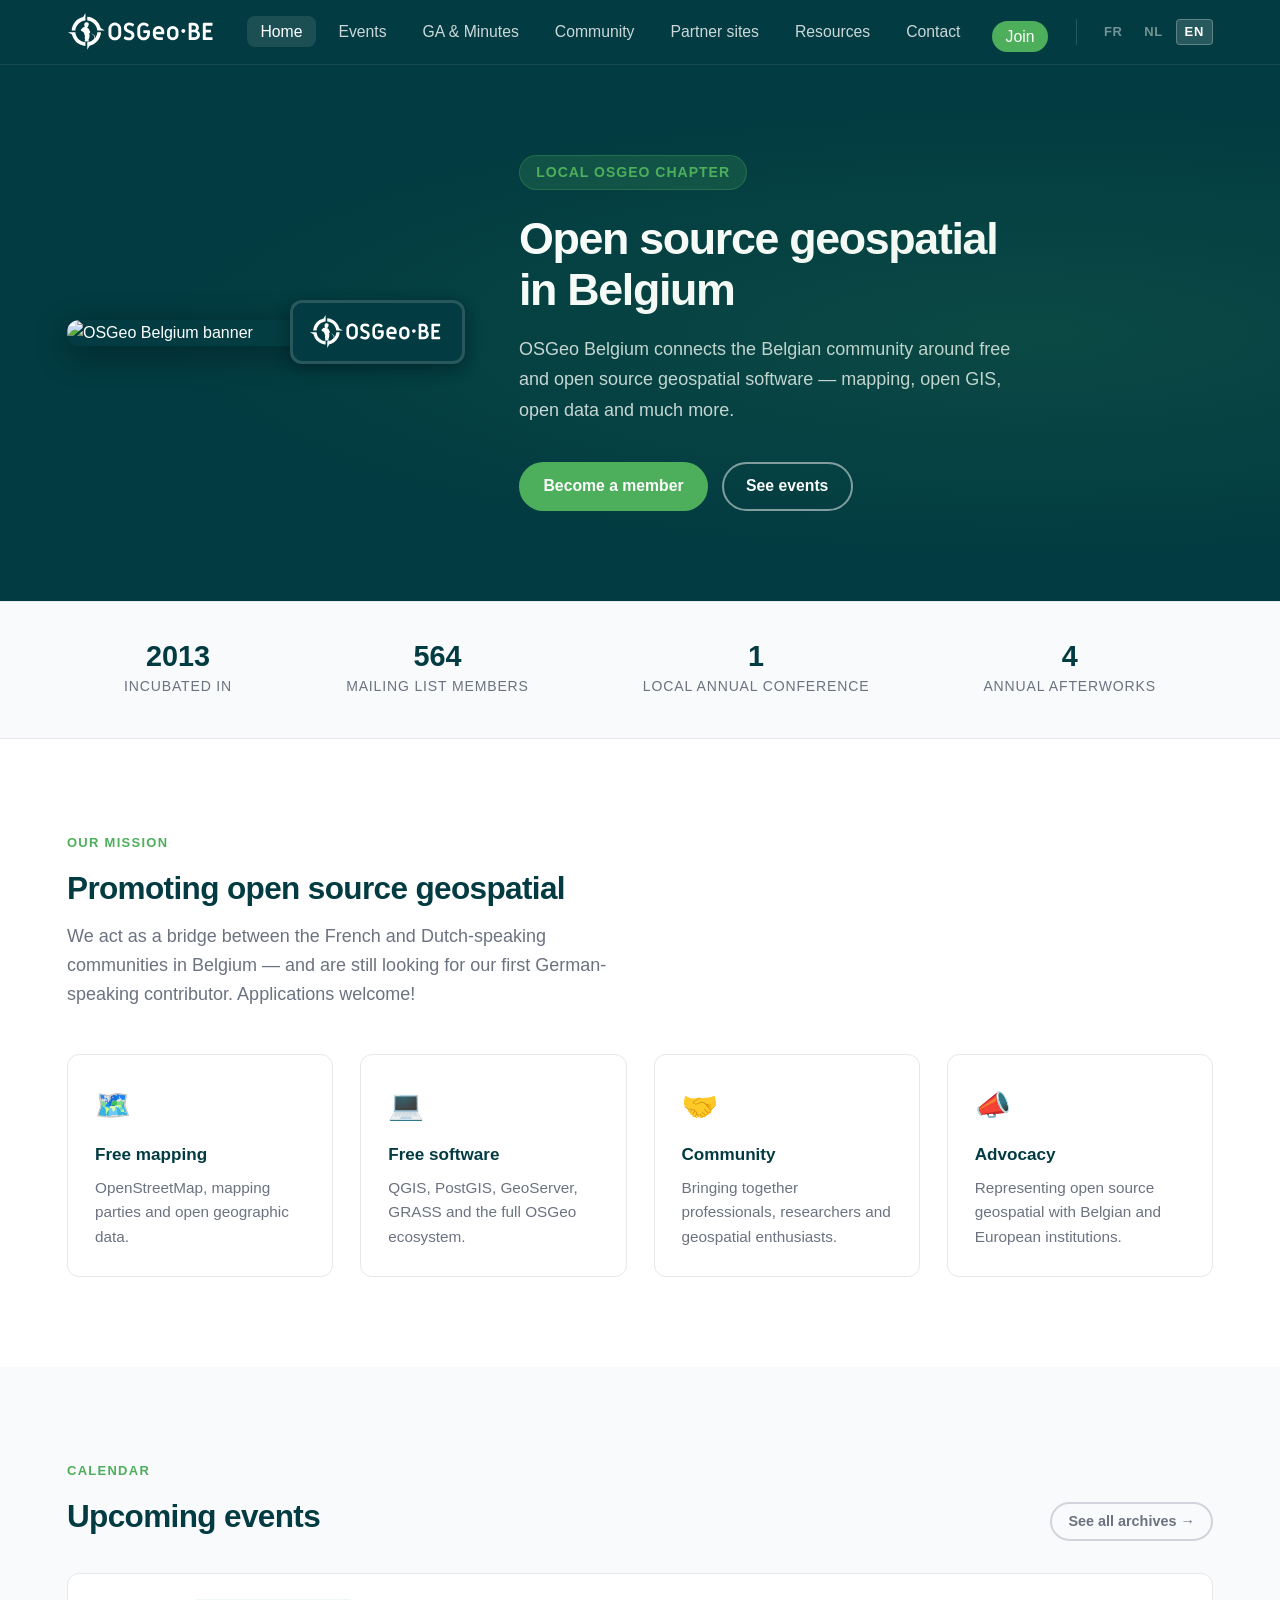
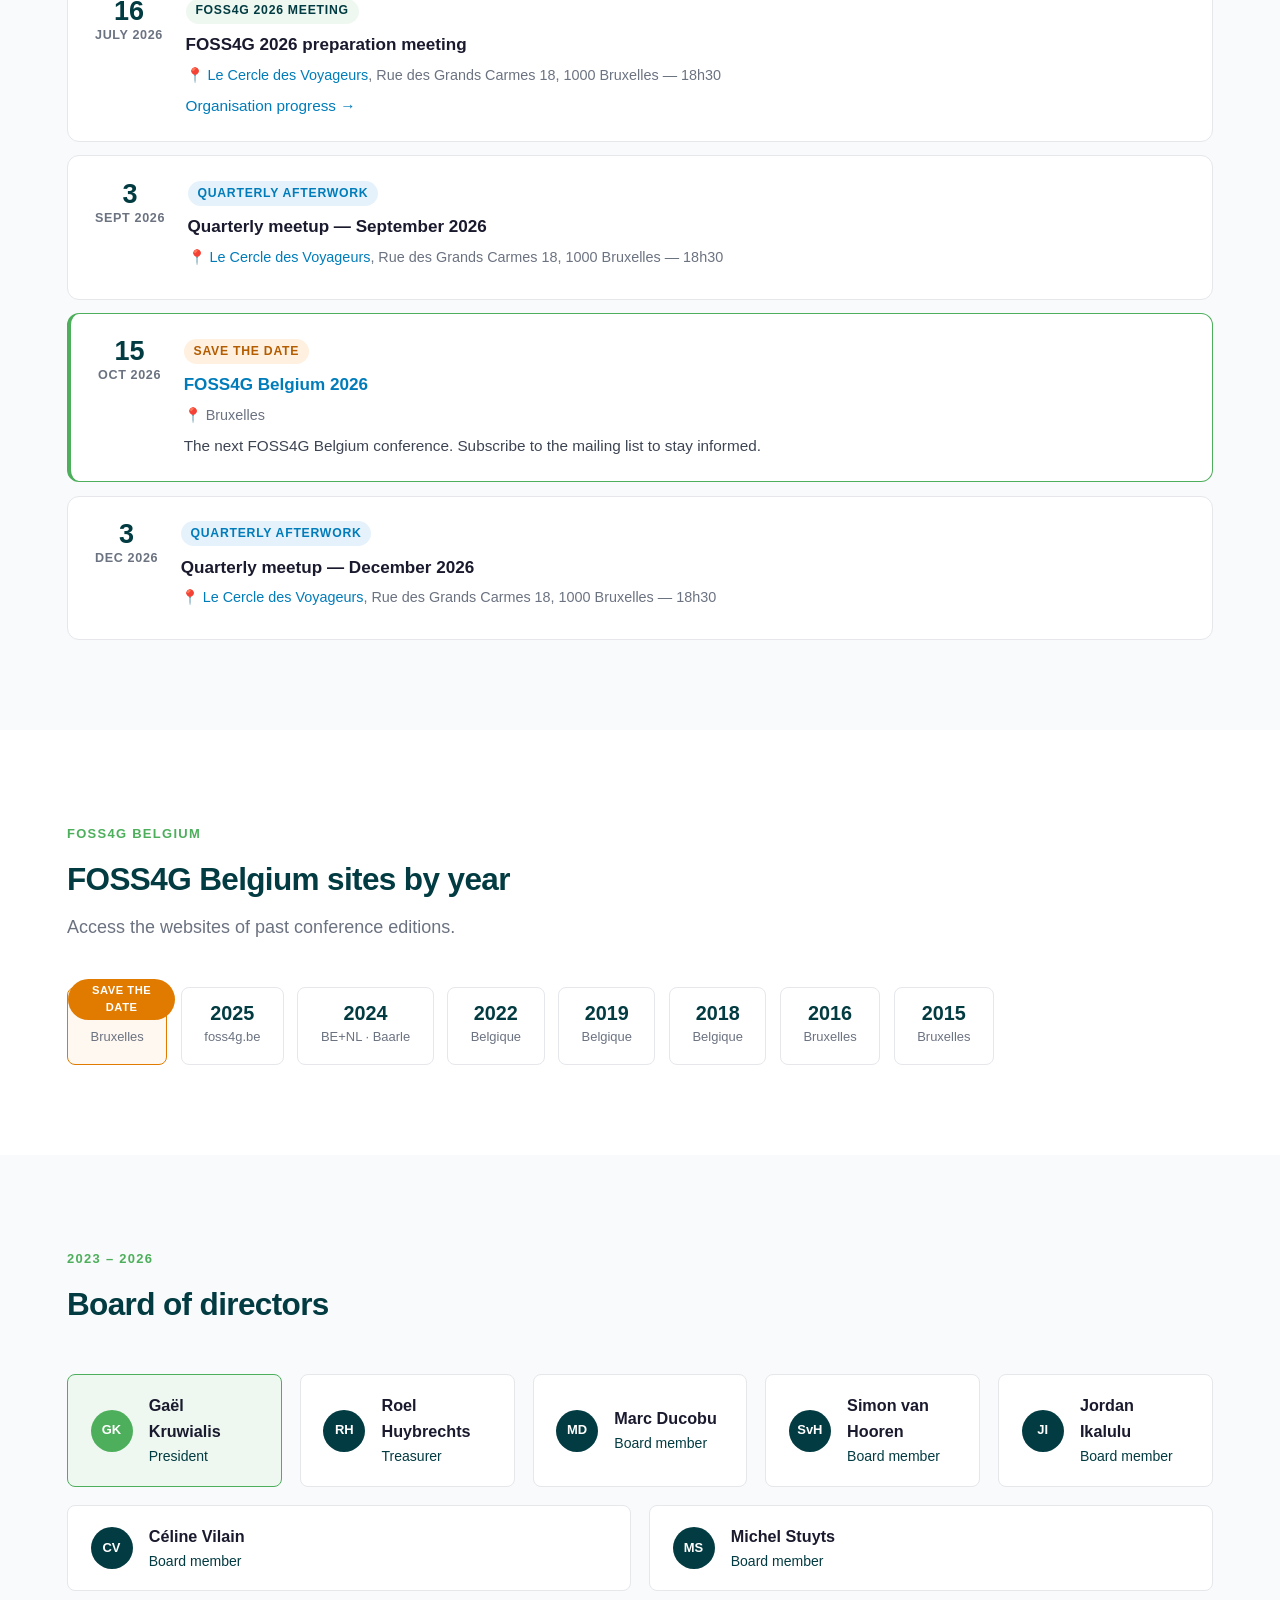
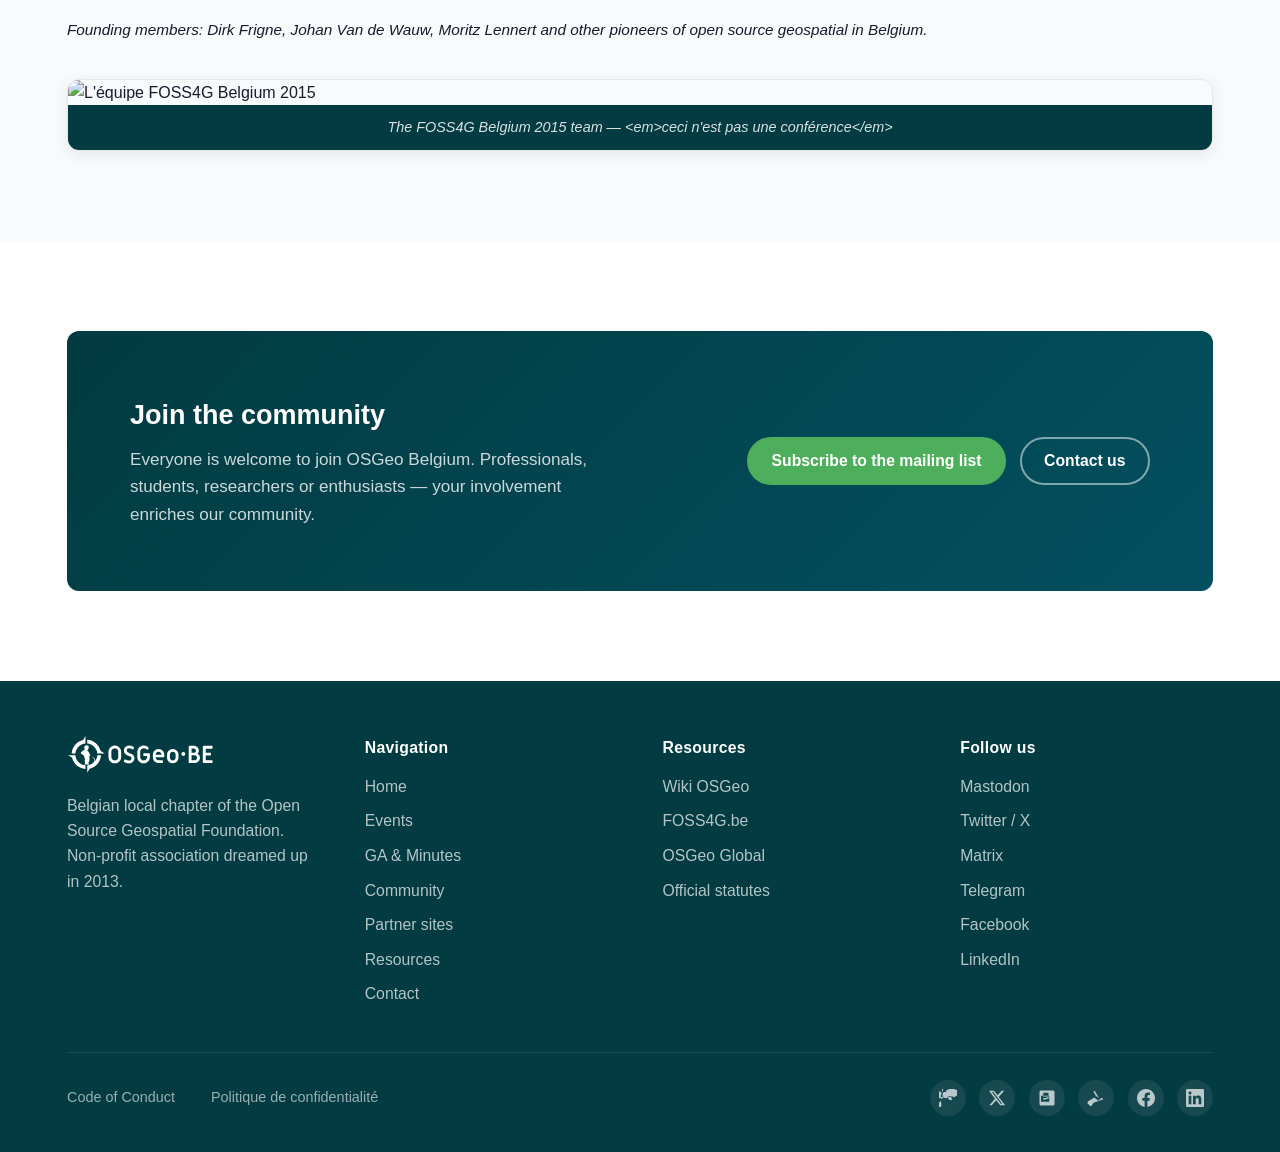
==== commit f0797fcb: "index: add 16 Jul FOSS4G preparation meeting at Cercle des Voyageurs" ====
--- a/index.html
+++ b/index.html
@@ -124,6 +124,16 @@
       <div class="events-container">
 
         <div class="event-card">
+          <div class="event-date-badge"><span class="day">16</span><span class="month" data-i18n="month.jul2026">Juil 2026</span></div>
+          <div class="event-info">
+            <span class="event-tag tag-green" data-i18n="event.tag.meeting">Réunion FOSS4G 2026</span>
+            <h3 data-i18n="event.meeting.jul2026">Réunion de préparation FOSS4G 2026</h3>
+            <p class="event-loc">📍 <a href="https://www.lecercledesvoyageurs.com" target="_blank" rel="noopener">Le Cercle des Voyageurs</a>, Rue des Grands Carmes 18, 1000 Bruxelles — 18h30</p>
+            <p><a href="https://github.com/OSGeo-be/www.osgeo.be/tree/main/foss4g-2026" target="_blank" rel="noopener" data-i18n="event.meeting.jul2026.link">Suivi de l'organisation →</a></p>
+          </div>
+        </div>
+
+        <div class="event-card">
           <div class="event-date-badge"><span class="day">3</span><span class="month" data-i18n="month.sep2026">Sept 2026</span></div>
           <div class="event-info">
             <span class="event-tag tag-blue" data-i18n="event.tag.afterwork">Afterwork trimestriel</span>
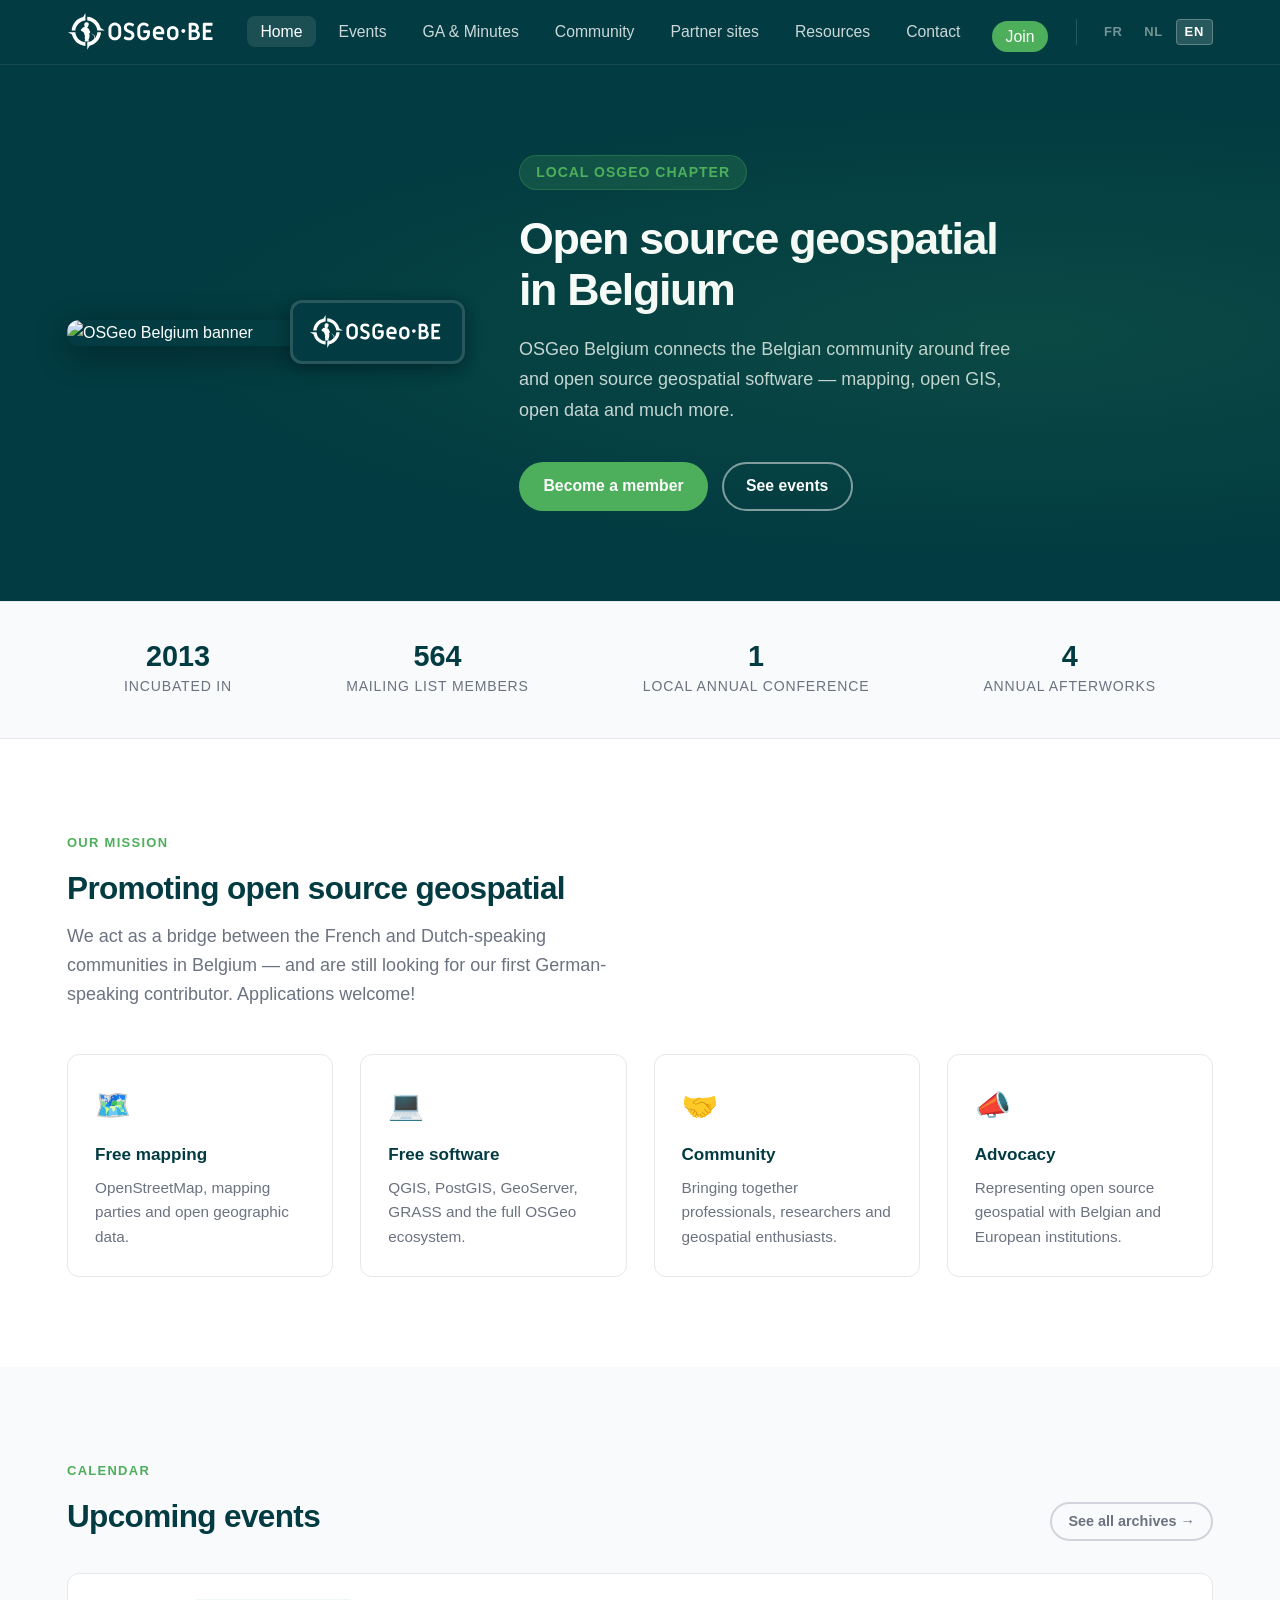
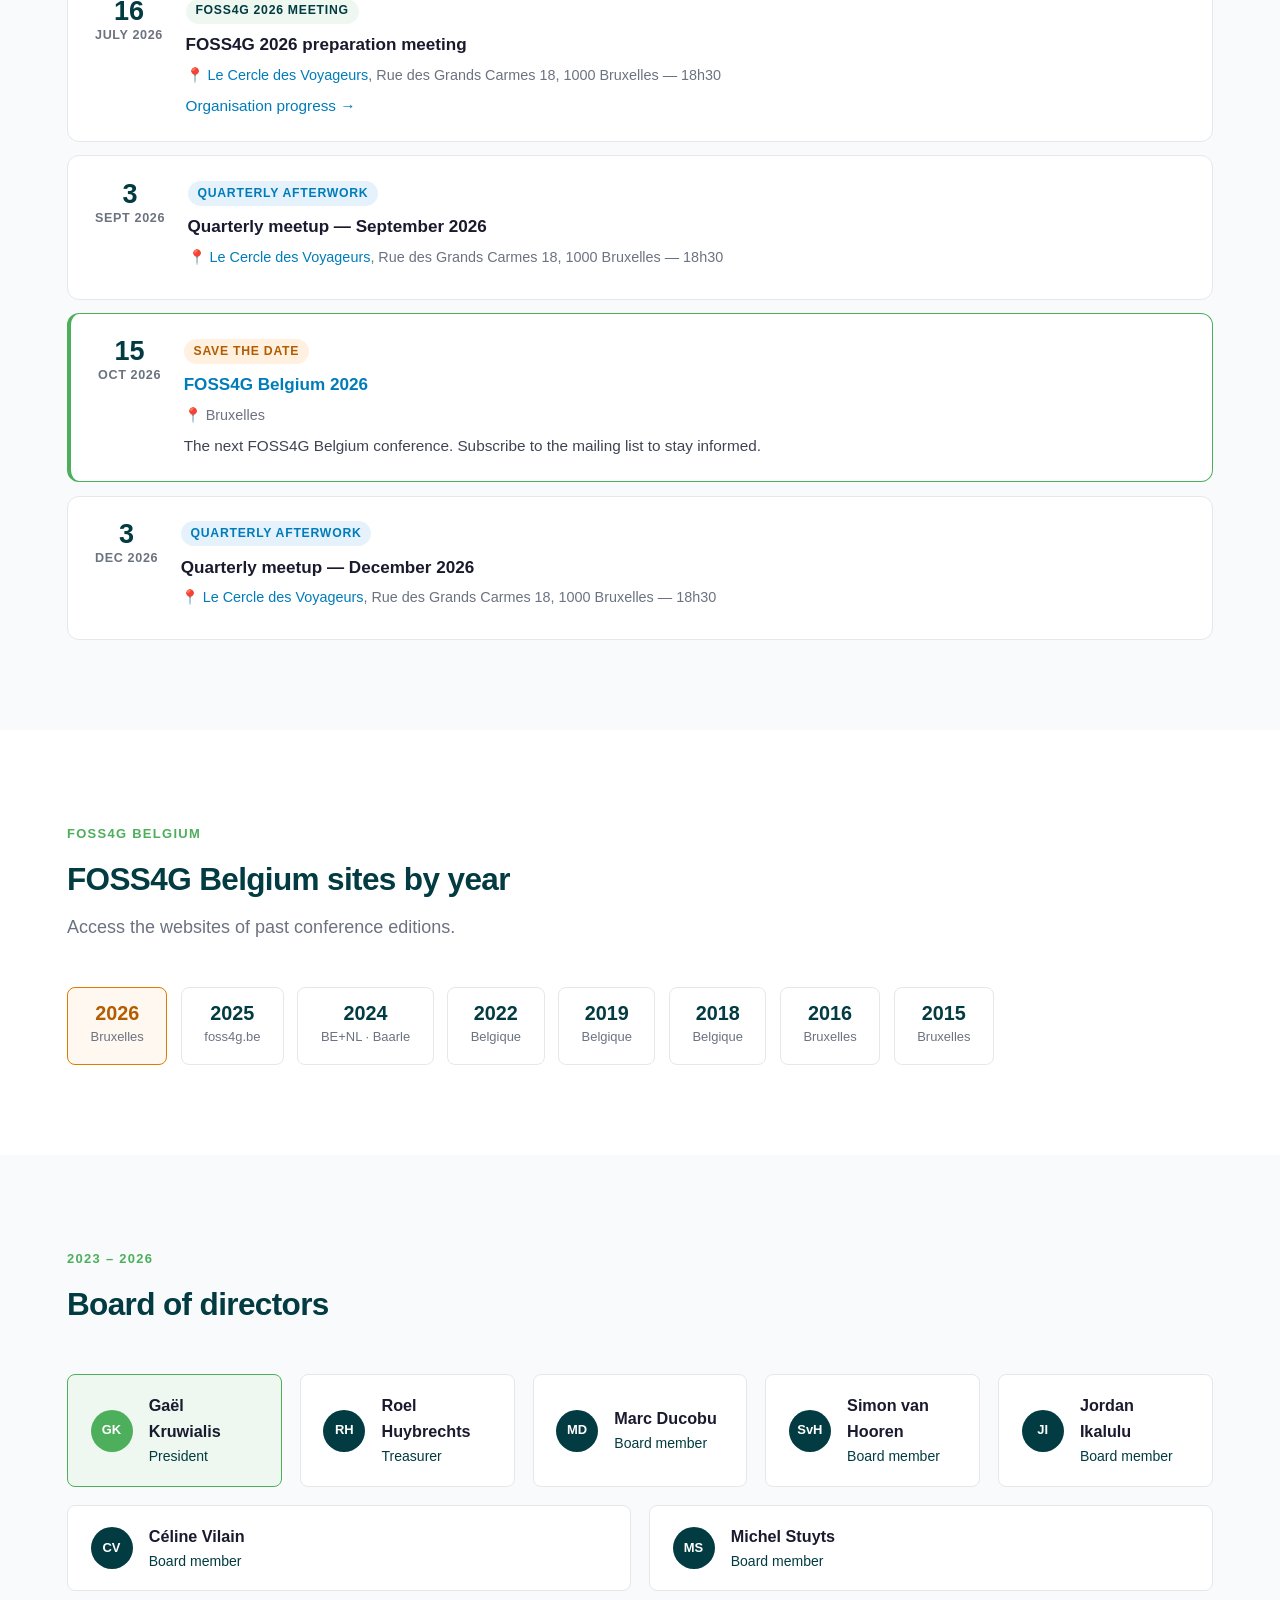
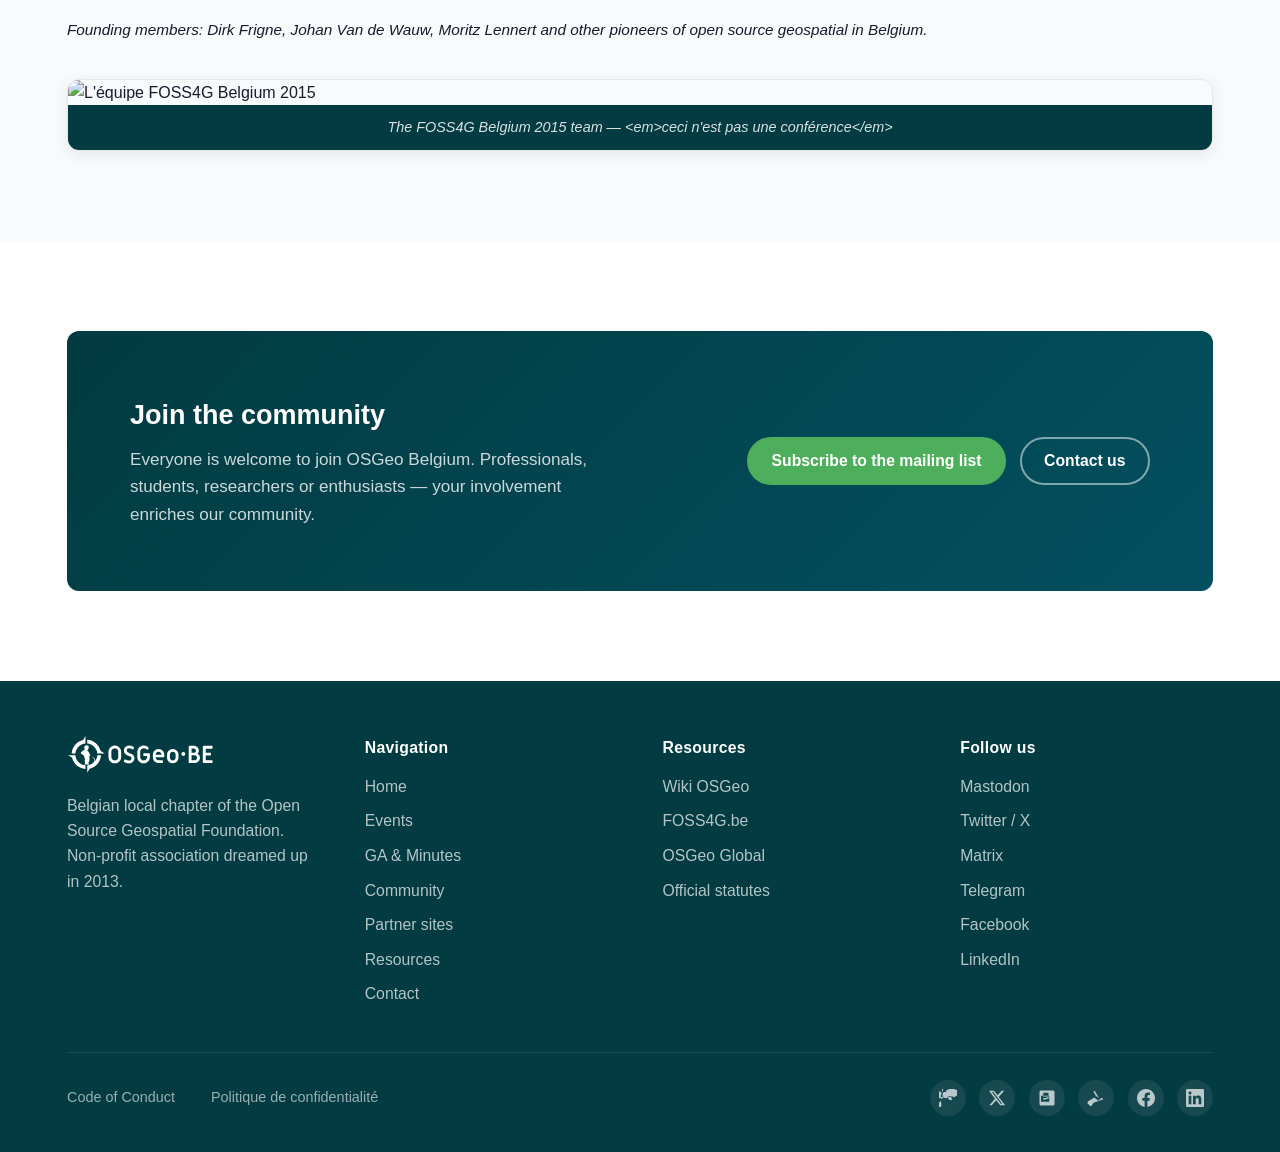
==== commit 084aa98e: "index: fix 2025 link to osgeo-be.github.io, 2026 card to foss4g.be" ====
--- a/index.html
+++ b/index.html
@@ -174,12 +174,11 @@
         <p class="section-sub" data-i18n="foss4g.section.sub">Accédez aux sites web des éditions passées de la conférence.</p>
       </div>
       <div class="foss4g-years-grid">
-        <a href="foss4g-2026.html" class="foss4g-year-card foss4g-upcoming">
+        <a href="https://www.foss4g.be" target="_blank" rel="noopener" class="foss4g-year-card foss4g-upcoming">
           <span class="fy-year">2026</span>
           <span class="fy-label">Bruxelles</span>
-          <span class="fy-badge">Save the date</span>
-        </a>
-        <a href="https://www.foss4g.be" target="_blank" rel="noopener" class="foss4g-year-card">
+        </a>
+        <a href="https://osgeo-be.github.io/2025.foss4g.be/" target="_blank" rel="noopener" class="foss4g-year-card">
           <span class="fy-year">2025</span>
           <span class="fy-label">foss4g.be</span>
         </a>
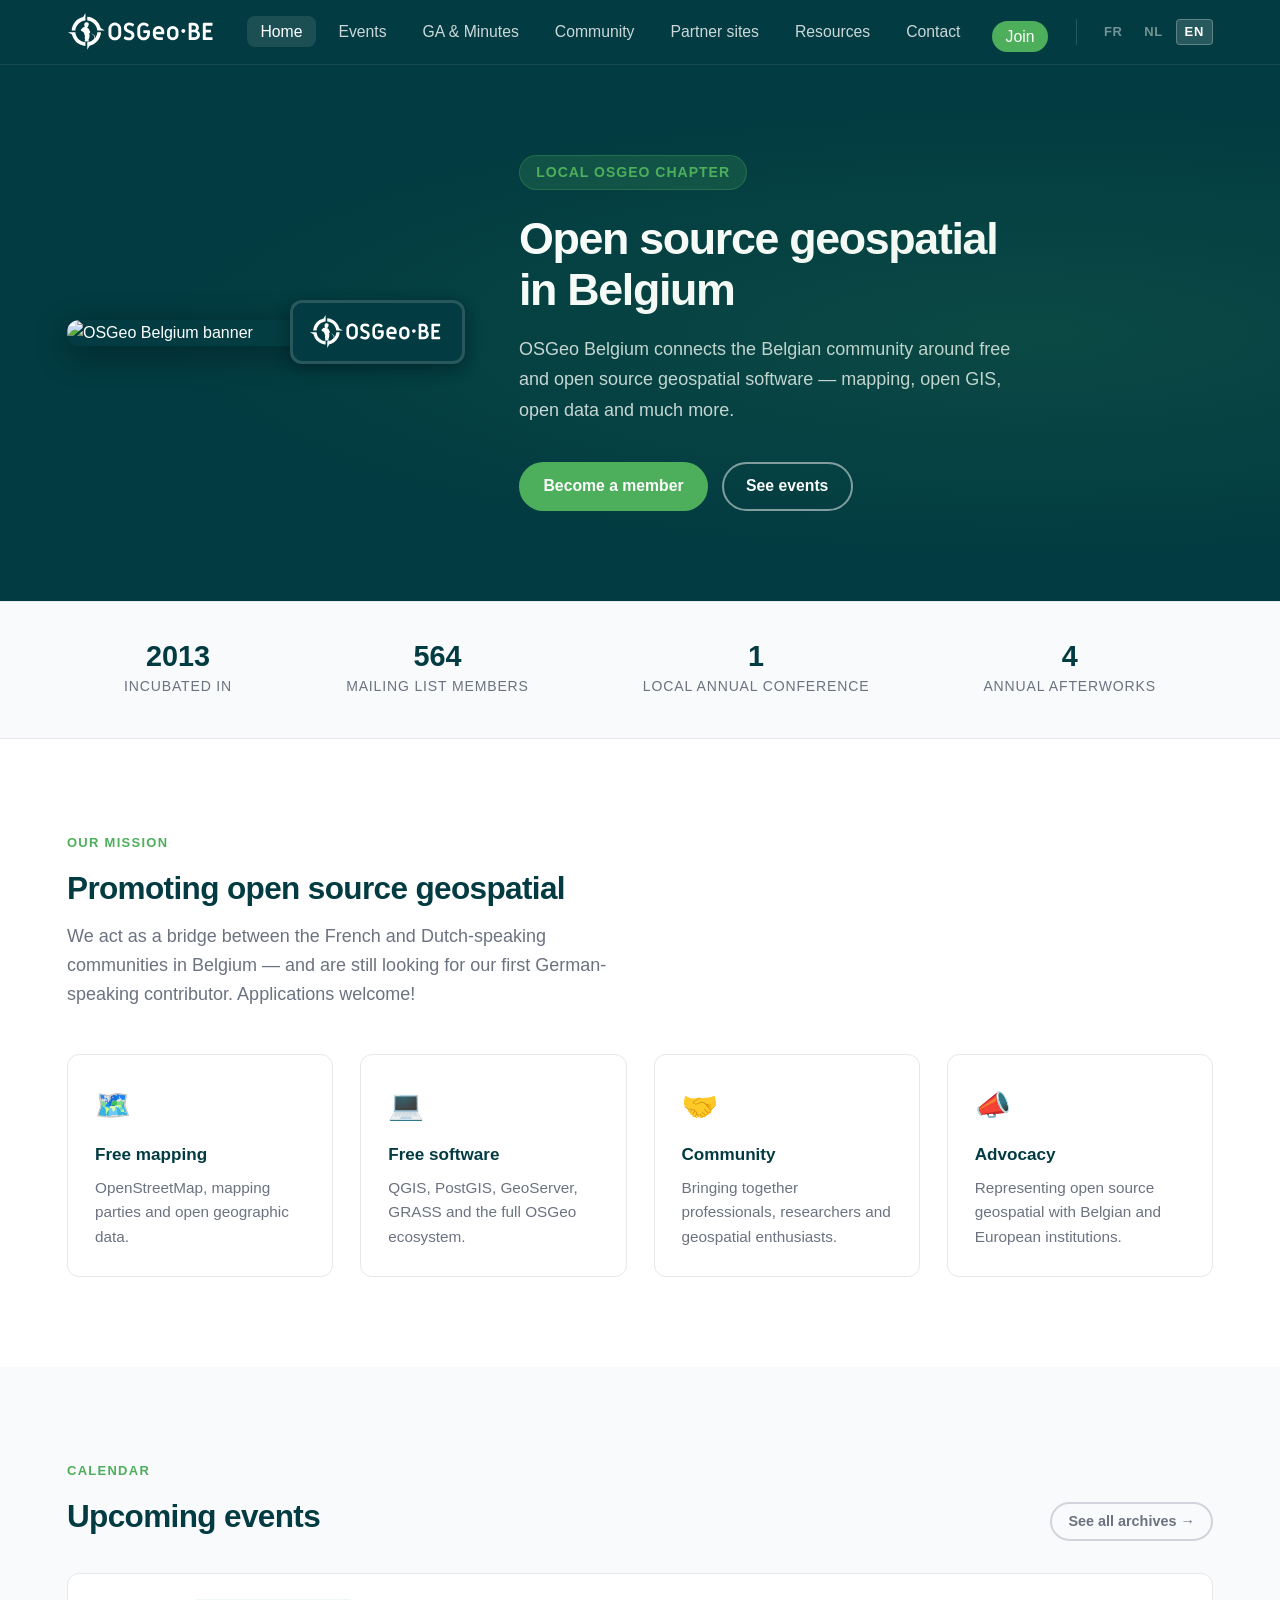
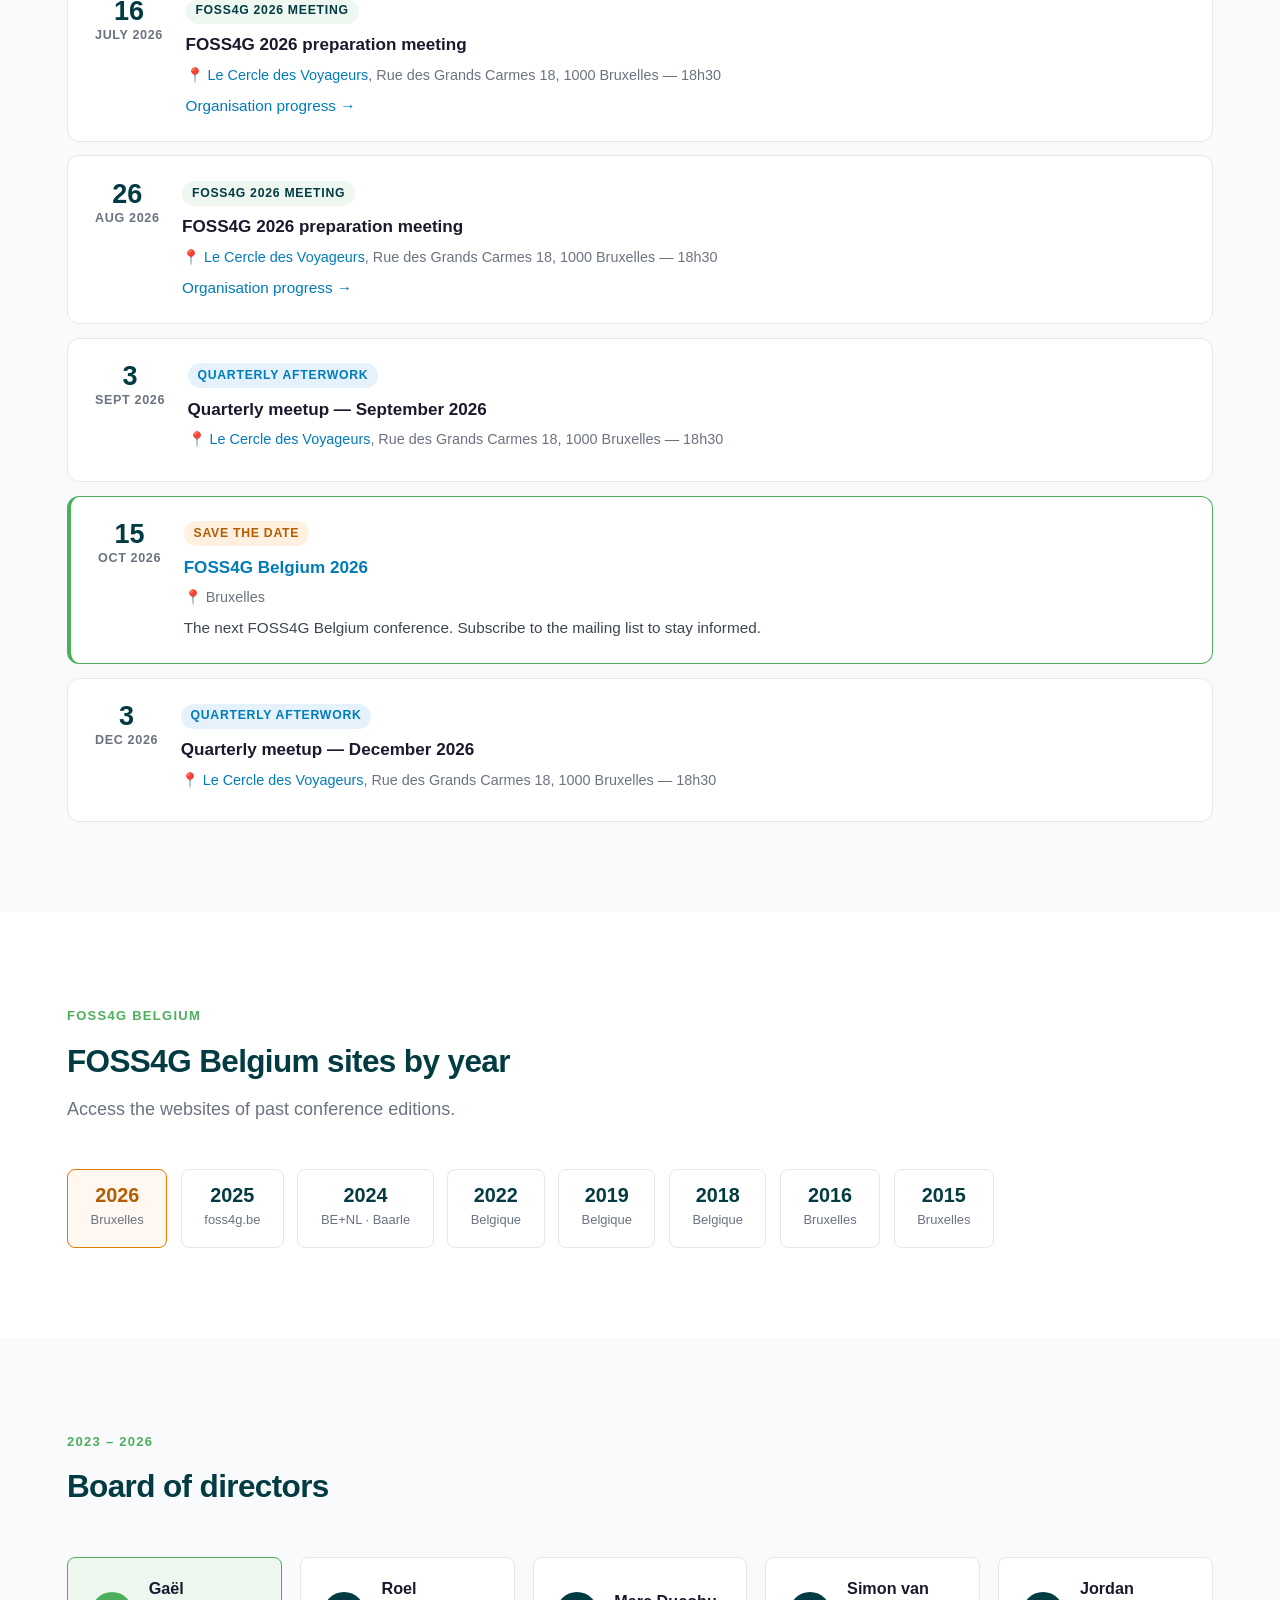
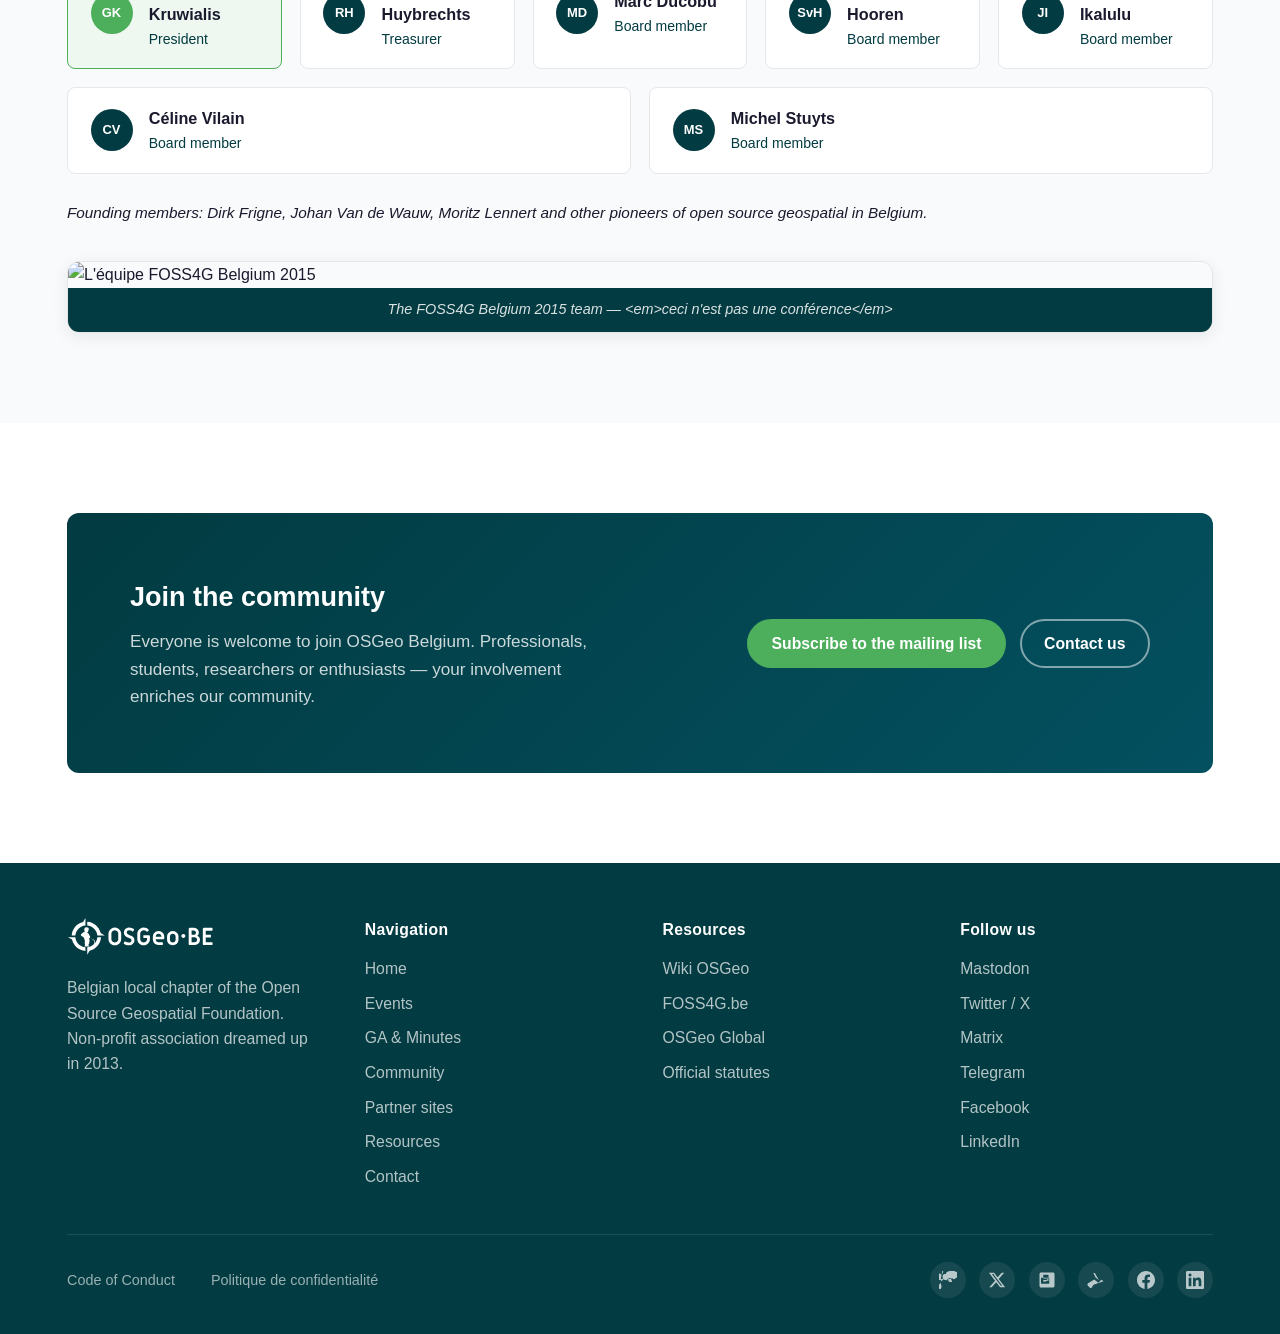
==== commit f542cc5f: "foss4g-2026: add 16 Jul meeting notes, extend deadline to 31 Aug, add 26 Aug event - meeting-notes-2" ====
--- a/index.html
+++ b/index.html
@@ -134,6 +134,16 @@
         </div>
 
         <div class="event-card">
+          <div class="event-date-badge"><span class="day">26</span><span class="month" data-i18n="month.aug2026">Août 2026</span></div>
+          <div class="event-info">
+            <span class="event-tag tag-green" data-i18n="event.tag.meeting">Réunion FOSS4G 2026</span>
+            <h3 data-i18n="event.meeting.aug2026">Réunion de préparation FOSS4G 2026</h3>
+            <p class="event-loc">📍 <a href="https://www.lecercledesvoyageurs.com" target="_blank" rel="noopener">Le Cercle des Voyageurs</a>, Rue des Grands Carmes 18, 1000 Bruxelles — 18h30</p>
+            <p><a href="https://github.com/OSGeo-be/www.osgeo.be/tree/main/foss4g-2026" target="_blank" rel="noopener" data-i18n="event.meeting.aug2026.link">Suivi de l'organisation →</a></p>
+          </div>
+        </div>
+
+        <div class="event-card">
           <div class="event-date-badge"><span class="day">3</span><span class="month" data-i18n="month.sep2026">Sept 2026</span></div>
           <div class="event-info">
             <span class="event-tag tag-blue" data-i18n="event.tag.afterwork">Afterwork trimestriel</span>
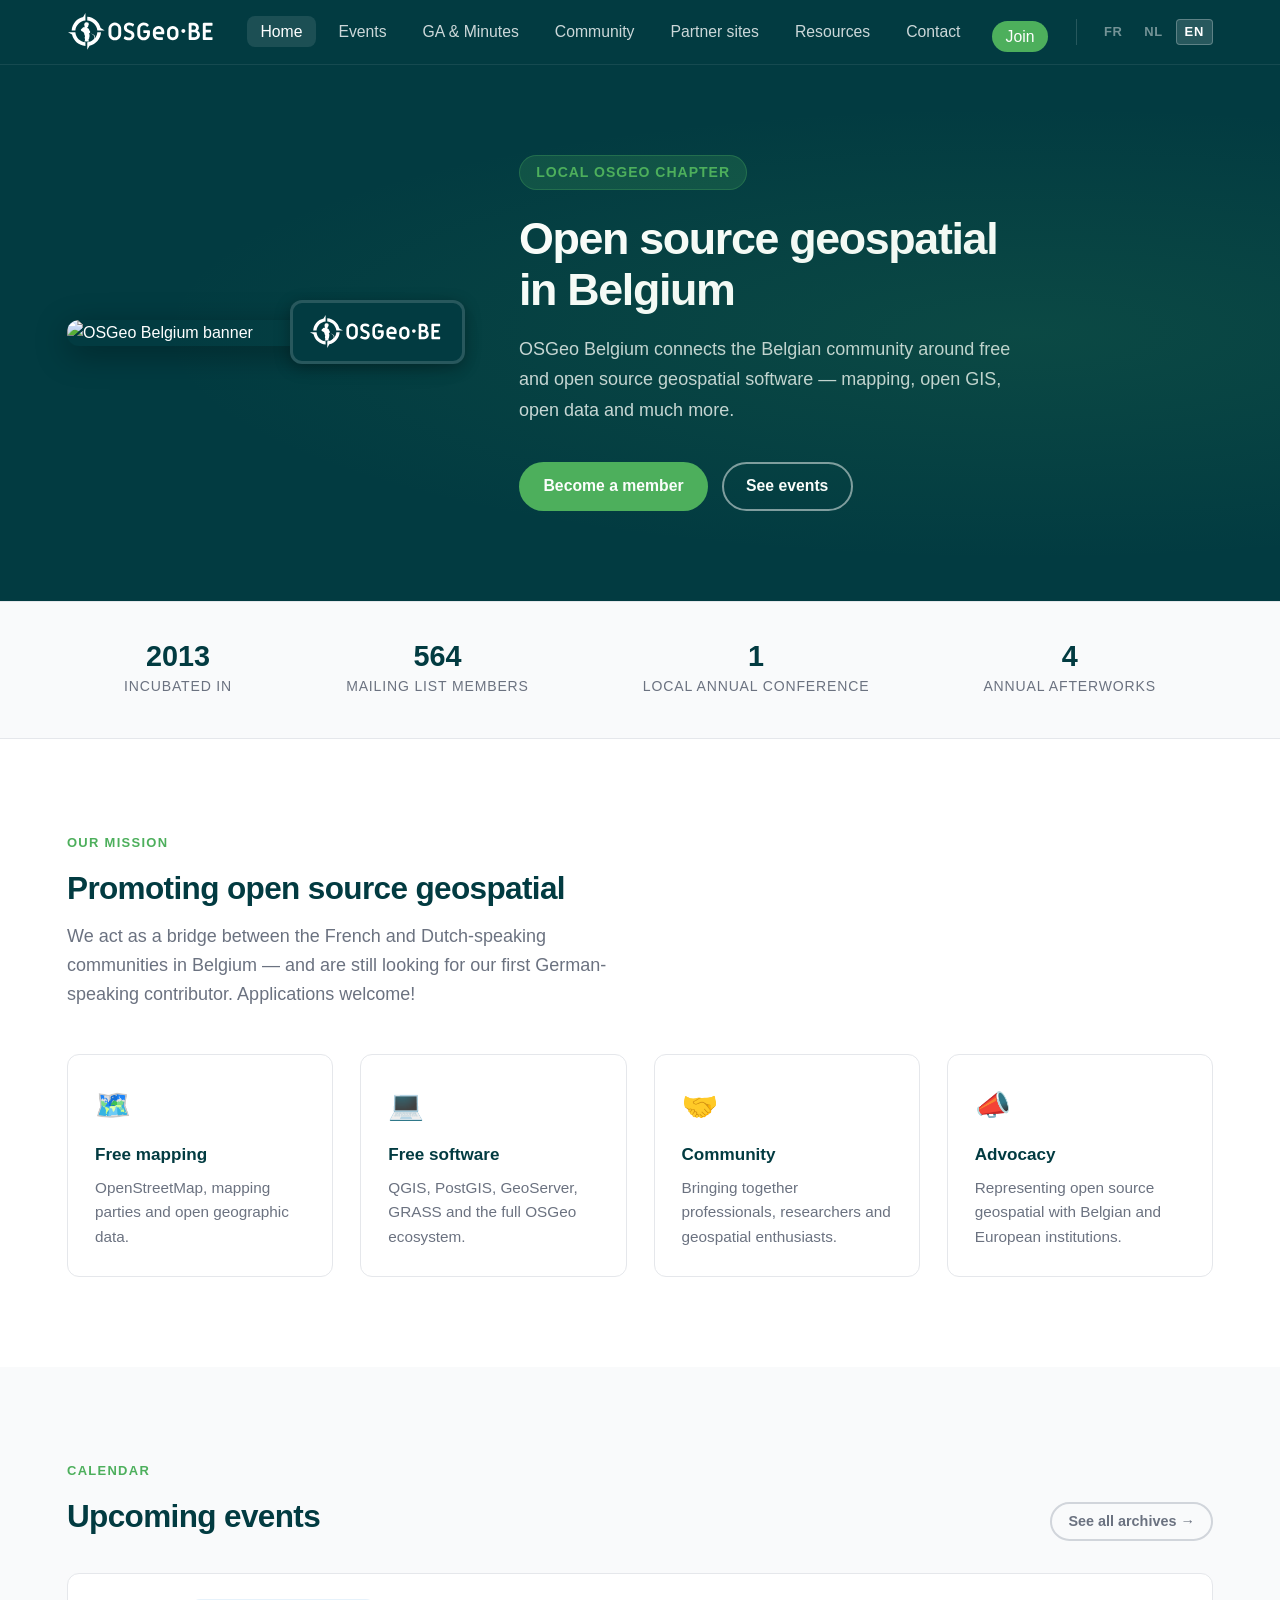
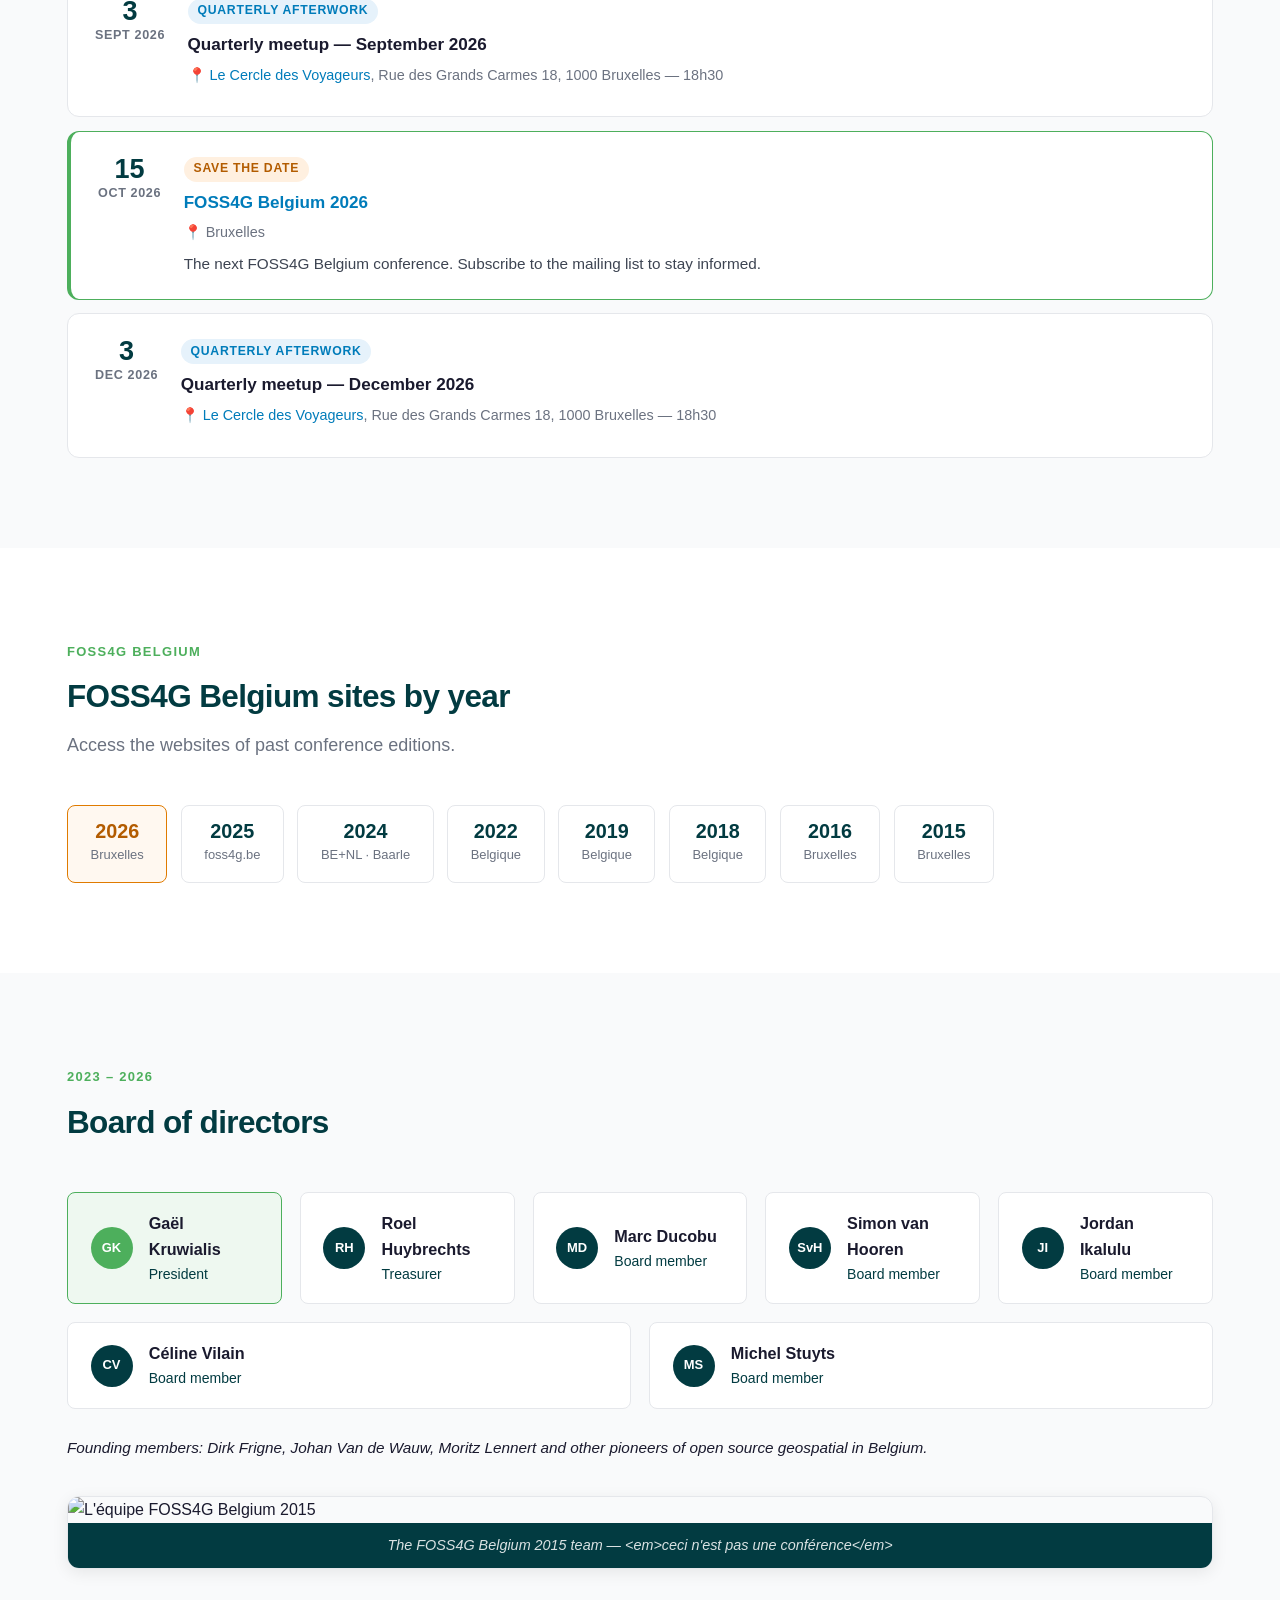
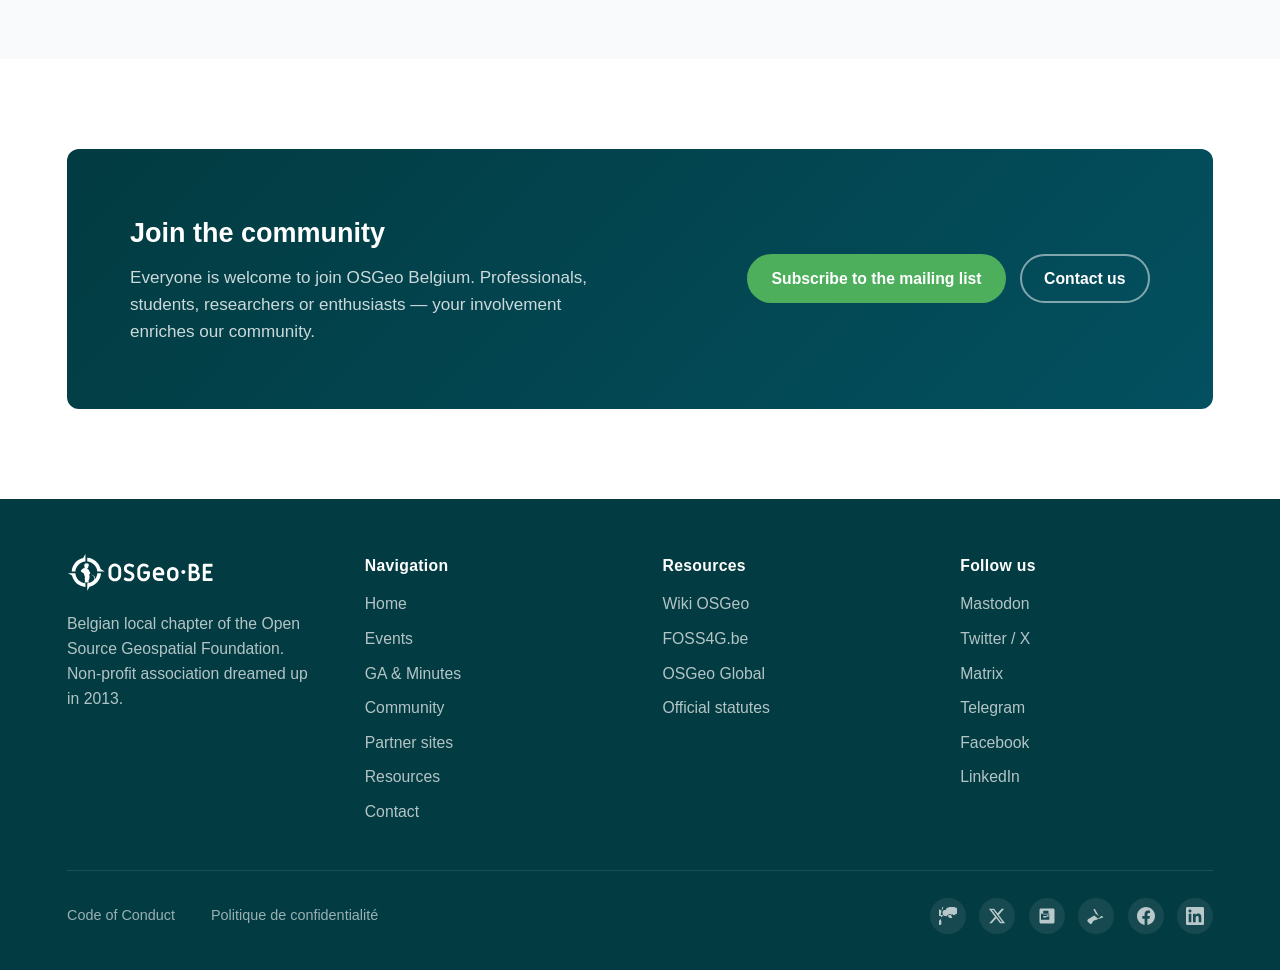
==== commit 129e28d5: "index: remove past events (16 Jul, 26 Aug 2026)" ====
--- a/index.html
+++ b/index.html
@@ -124,26 +124,6 @@
       <div class="events-container">
 
         <div class="event-card">
-          <div class="event-date-badge"><span class="day">16</span><span class="month" data-i18n="month.jul2026">Juil 2026</span></div>
-          <div class="event-info">
-            <span class="event-tag tag-green" data-i18n="event.tag.meeting">Réunion FOSS4G 2026</span>
-            <h3 data-i18n="event.meeting.jul2026">Réunion de préparation FOSS4G 2026</h3>
-            <p class="event-loc">📍 <a href="https://www.lecercledesvoyageurs.com" target="_blank" rel="noopener">Le Cercle des Voyageurs</a>, Rue des Grands Carmes 18, 1000 Bruxelles — 18h30</p>
-            <p><a href="https://github.com/OSGeo-be/www.osgeo.be/tree/main/foss4g-2026" target="_blank" rel="noopener" data-i18n="event.meeting.jul2026.link">Suivi de l'organisation →</a></p>
-          </div>
-        </div>
-
-        <div class="event-card">
-          <div class="event-date-badge"><span class="day">26</span><span class="month" data-i18n="month.aug2026">Août 2026</span></div>
-          <div class="event-info">
-            <span class="event-tag tag-green" data-i18n="event.tag.meeting">Réunion FOSS4G 2026</span>
-            <h3 data-i18n="event.meeting.aug2026">Réunion de préparation FOSS4G 2026</h3>
-            <p class="event-loc">📍 <a href="https://www.lecercledesvoyageurs.com" target="_blank" rel="noopener">Le Cercle des Voyageurs</a>, Rue des Grands Carmes 18, 1000 Bruxelles — 18h30</p>
-            <p><a href="https://github.com/OSGeo-be/www.osgeo.be/tree/main/foss4g-2026" target="_blank" rel="noopener" data-i18n="event.meeting.aug2026.link">Suivi de l'organisation →</a></p>
-          </div>
-        </div>
-
-        <div class="event-card">
           <div class="event-date-badge"><span class="day">3</span><span class="month" data-i18n="month.sep2026">Sept 2026</span></div>
           <div class="event-info">
             <span class="event-tag tag-blue" data-i18n="event.tag.afterwork">Afterwork trimestriel</span>
@@ -156,7 +136,7 @@
           <div class="event-date-badge"><span class="day">15</span><span class="month" data-i18n="month.oct2026">Oct 2026</span></div>
           <div class="event-info">
             <span class="event-tag tag-orange" data-i18n="event.tag.savethedate">Save the date</span>
-            <h3><a href="foss4g-2026.html">FOSS4G Belgium 2026</a></h3>
+            <h3><a href="https://www.foss4g.be" target="_blank" rel="noopener">FOSS4G Belgium 2026</a></h3>
             <p class="event-loc">📍 Bruxelles</p>
             <p data-i18n="event.foss4g26.desc">La prochaine conférence FOSS4G Belgium. Inscrivez-vous à la mailing list pour être tenu au courant.</p>
           </div>
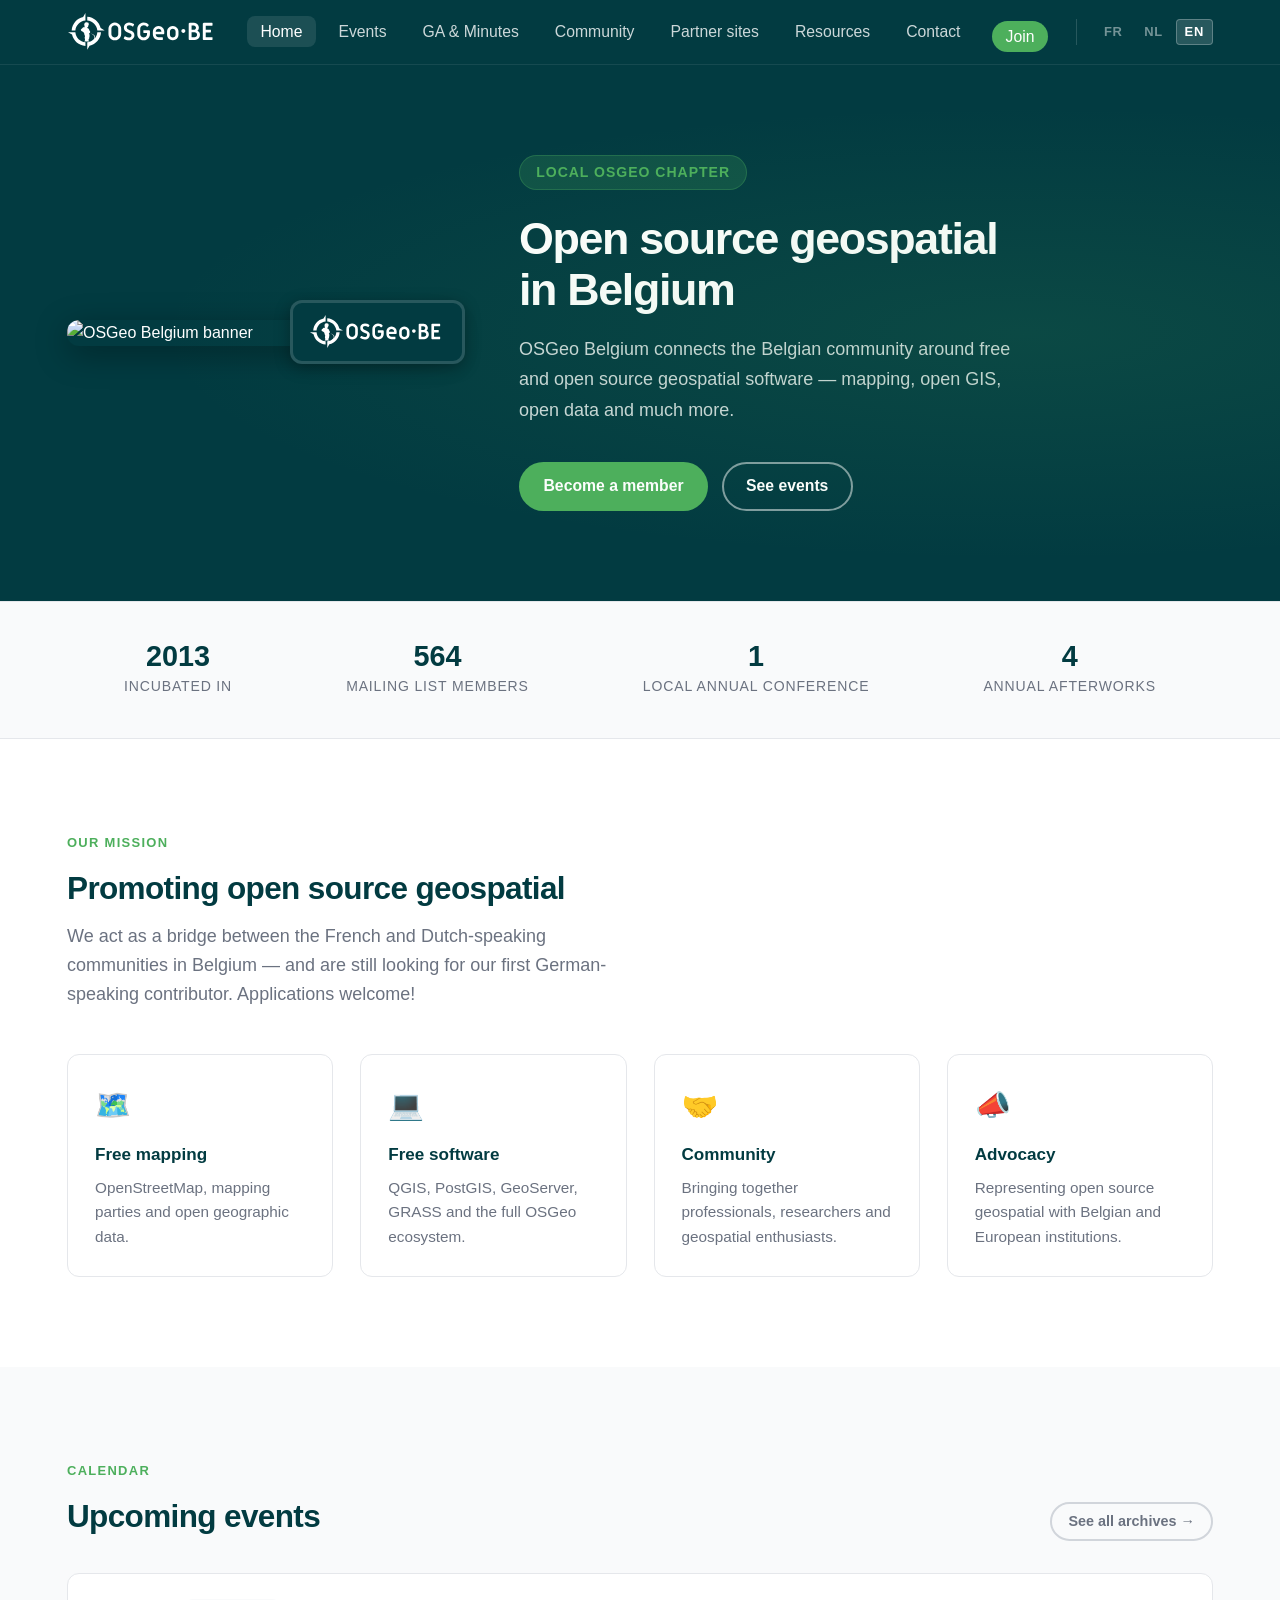
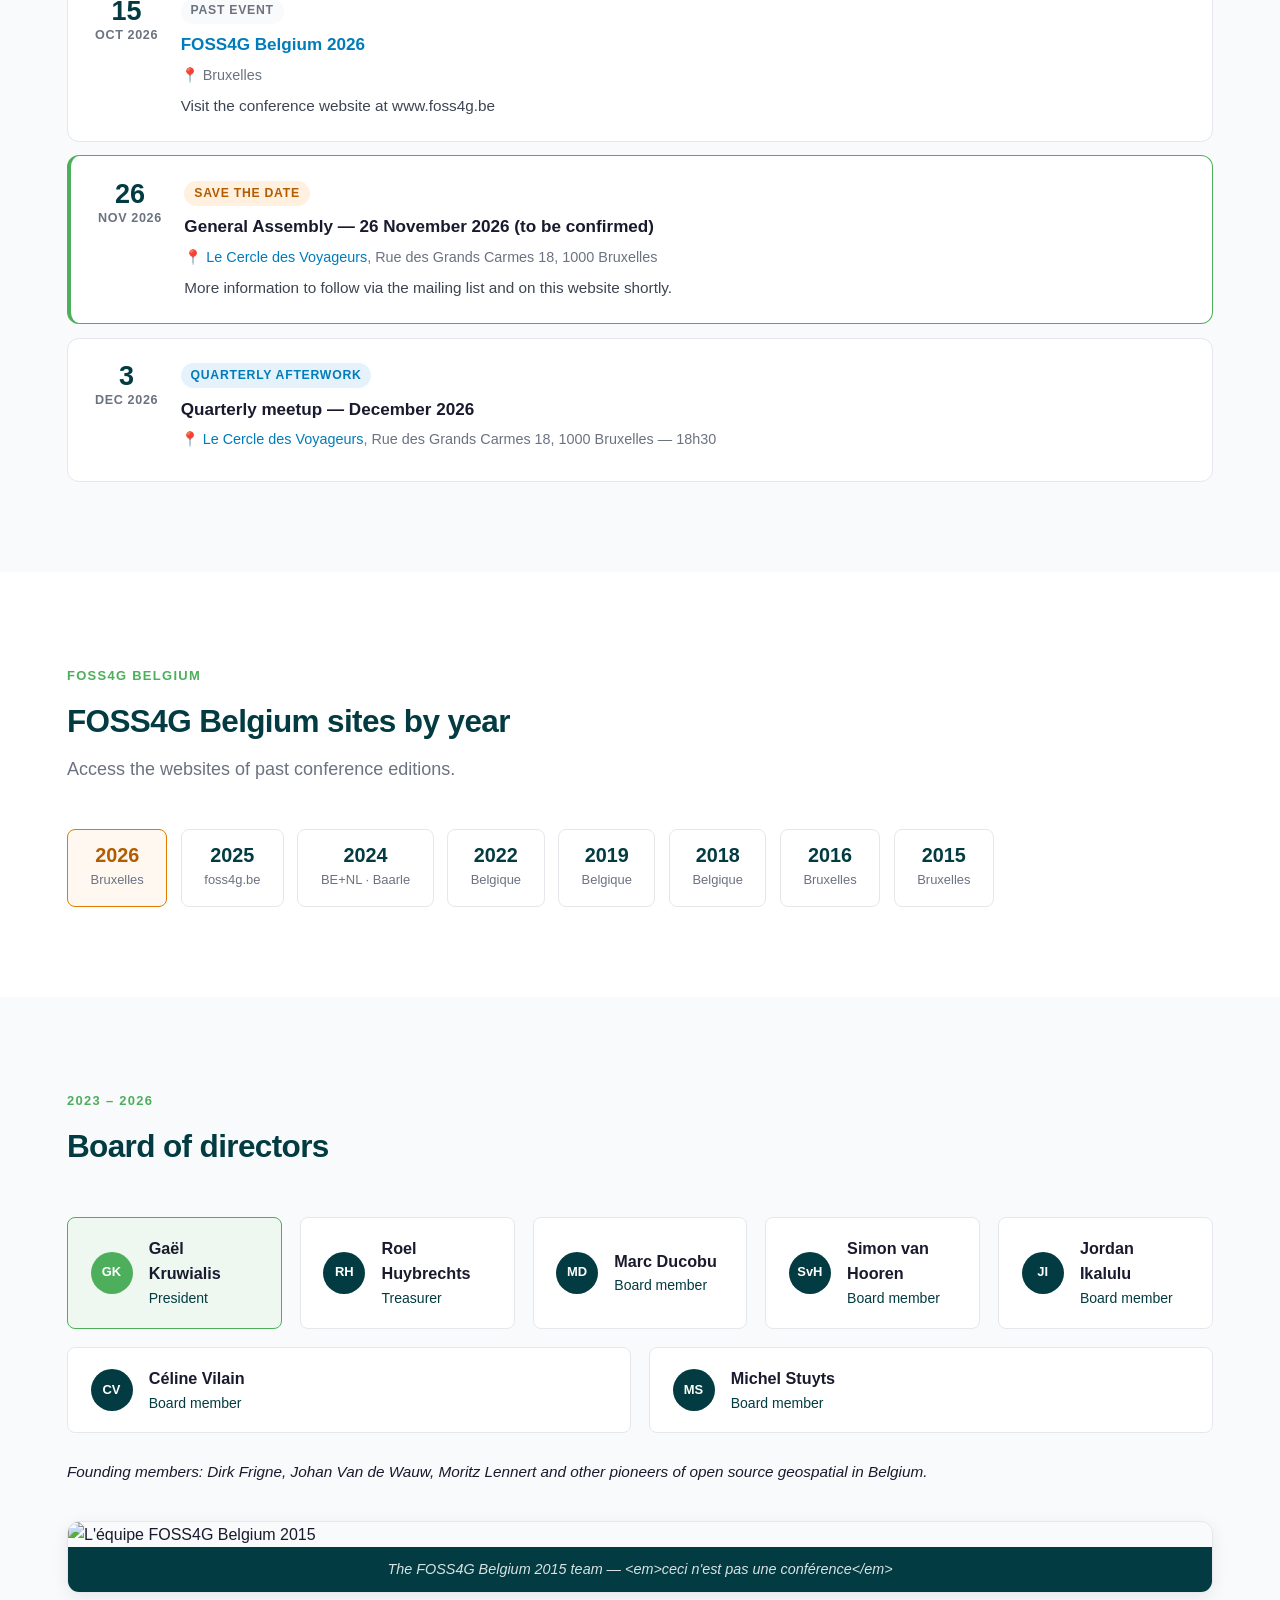
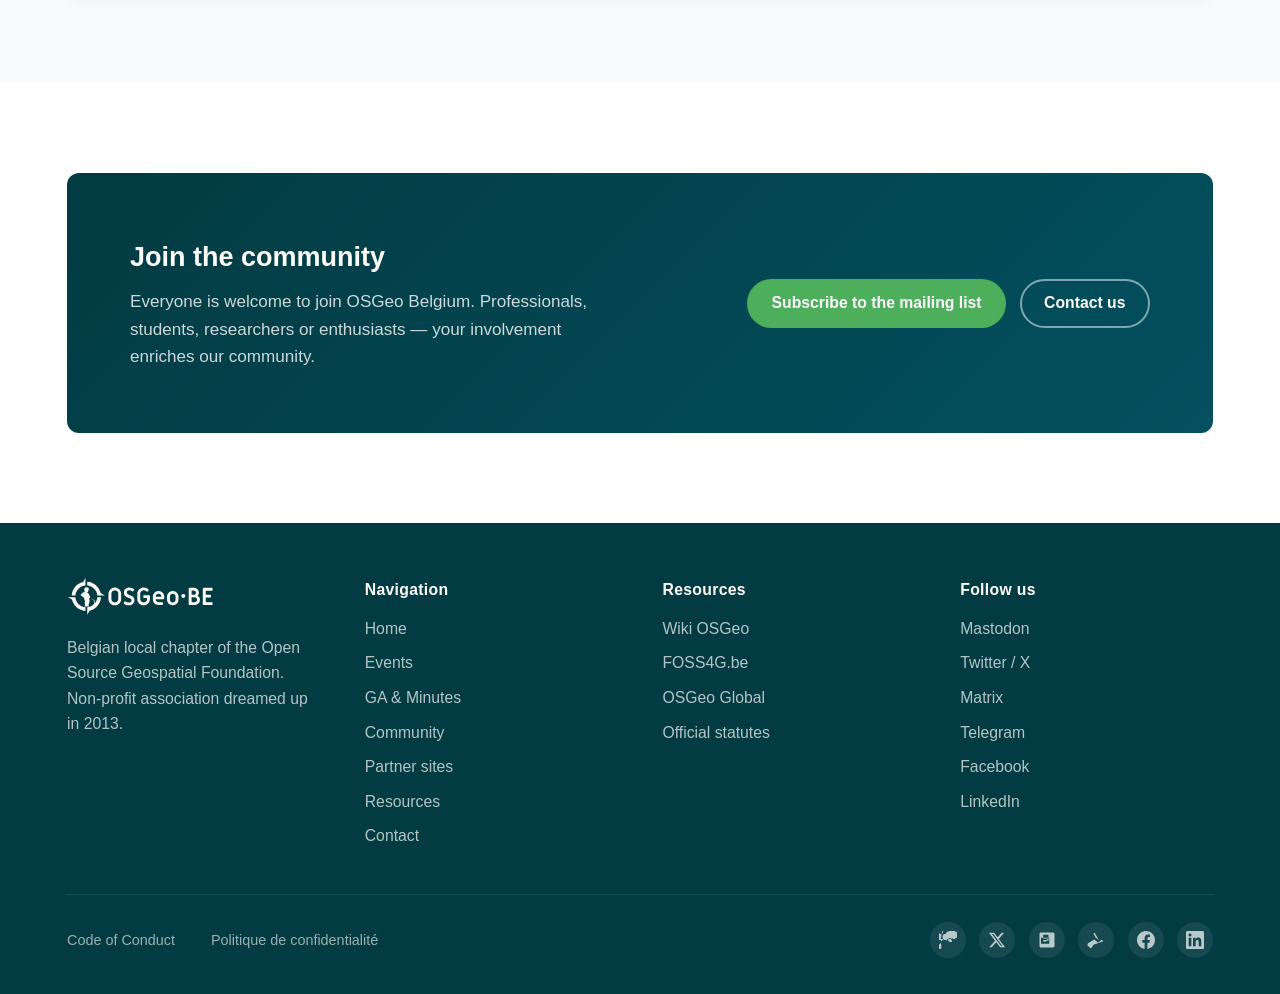
==== commit 6400e319: "index: update agenda — remove Sep afterwork, add AG Nov 26 save the date - Remove quarterly meetup o" ====
--- a/index.html
+++ b/index.html
@@ -124,21 +124,22 @@
       <div class="events-container">
 
         <div class="event-card">
-          <div class="event-date-badge"><span class="day">3</span><span class="month" data-i18n="month.sep2026">Sept 2026</span></div>
-          <div class="event-info">
-            <span class="event-tag tag-blue" data-i18n="event.tag.afterwork">Afterwork trimestriel</span>
-            <h3 data-i18n="event.afterwork.sep2026">Rencontre trimestrielle — Septembre 2026</h3>
-            <p class="event-loc">📍 <a href="https://www.lecercledesvoyageurs.com" target="_blank" rel="noopener">Le Cercle des Voyageurs</a>, Rue des Grands Carmes 18, 1000 Bruxelles — 18h30</p>
-          </div>
-        </div>
-
-        <div class="event-card featured">
           <div class="event-date-badge"><span class="day">15</span><span class="month" data-i18n="month.oct2026">Oct 2026</span></div>
           <div class="event-info">
-            <span class="event-tag tag-orange" data-i18n="event.tag.savethedate">Save the date</span>
+            <span class="event-tag tag-grey" data-i18n="event.tag.past">Événement passé</span>
             <h3><a href="https://www.foss4g.be" target="_blank" rel="noopener">FOSS4G Belgium 2026</a></h3>
             <p class="event-loc">📍 Bruxelles</p>
-            <p data-i18n="event.foss4g26.desc">La prochaine conférence FOSS4G Belgium. Inscrivez-vous à la mailing list pour être tenu au courant.</p>
+            <p data-i18n="event.foss4g26.past.desc">Retrouvez le site de la conférence sur www.foss4g.be</p>
+          </div>
+        </div>
+
+        <div class="event-card featured">
+          <div class="event-date-badge"><span class="day">26</span><span class="month" data-i18n="month.nov2026">Nov 2026</span></div>
+          <div class="event-info">
+            <span class="event-tag tag-orange" data-i18n="event.tag.savethedate">Save the date</span>
+            <h3 data-i18n="event.ag.nov2026">Assemblée générale — 26 novembre 2026 (à confirmer)</h3>
+            <p class="event-loc">📍 <a href="https://www.lecercledesvoyageurs.com" target="_blank" rel="noopener">Le Cercle des Voyageurs</a>, Rue des Grands Carmes 18, 1000 Bruxelles</p>
+            <p data-i18n="event.ag.nov2026.desc">Informations à suivre via la mailing list et sur ce site prochainement.</p>
           </div>
         </div>
 
--- a/style.css
+++ b/style.css
@@ -453,6 +453,7 @@
 }
 .event-tag.tag-blue { background: var(--blue-pale); color: var(--blue); }
 .event-tag.tag-orange { background: #fff0e0; color: #b35c00; }
+.event-tag.tag-grey { background: var(--bg-alt); color: var(--text-muted); }
 
 /* === PILLARS === */
 .pillar {
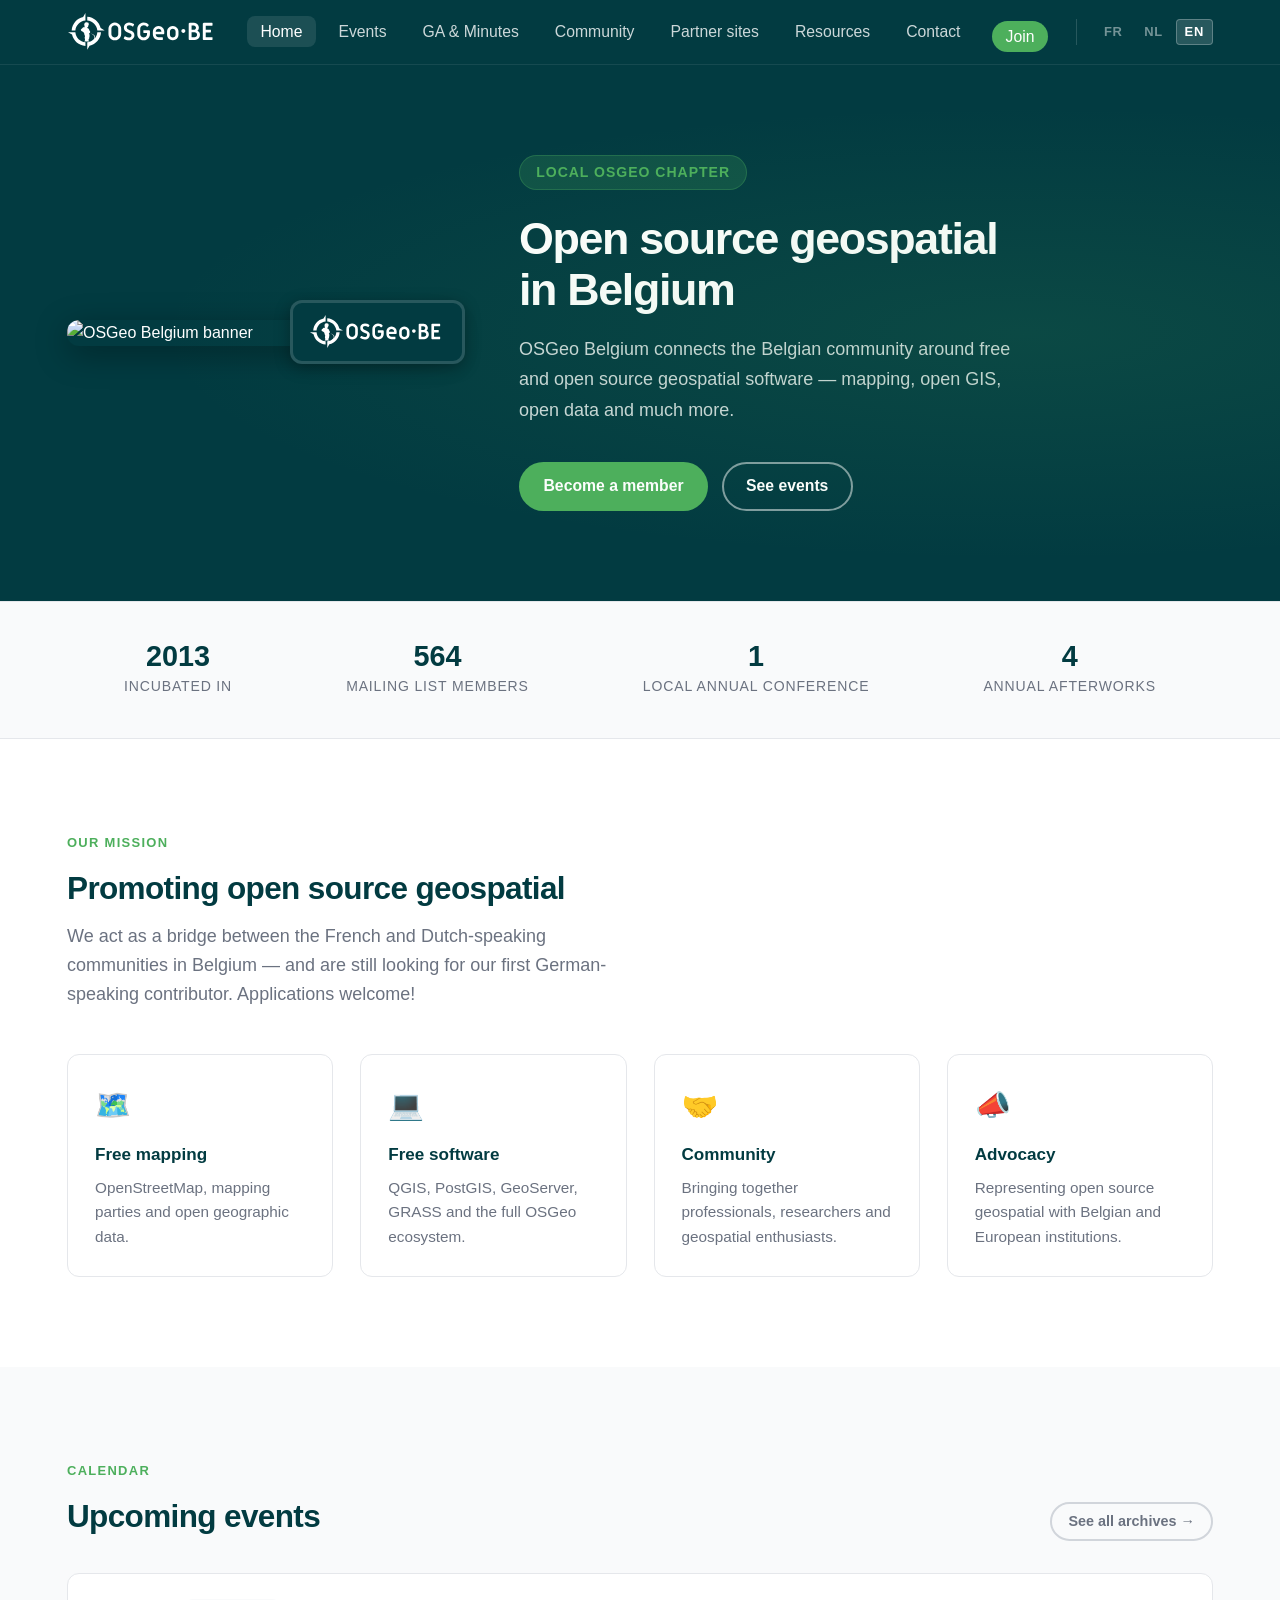
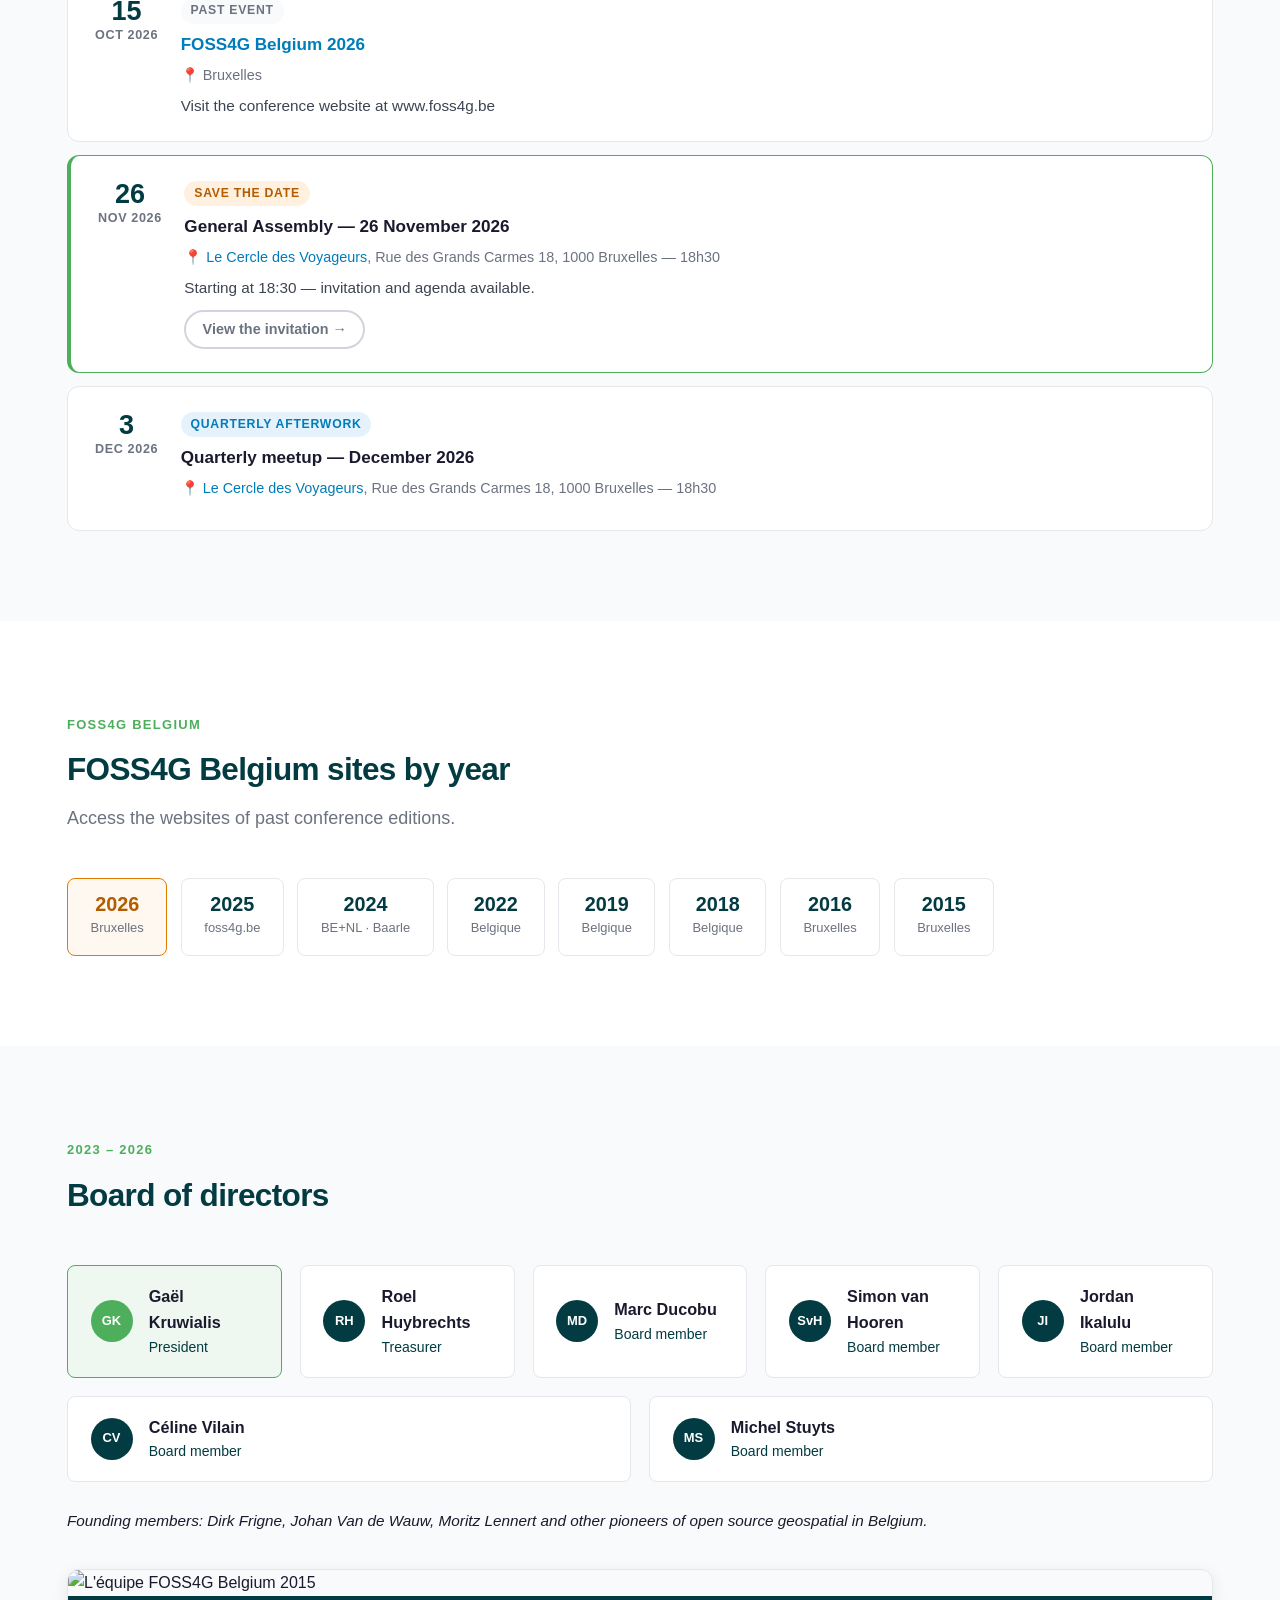
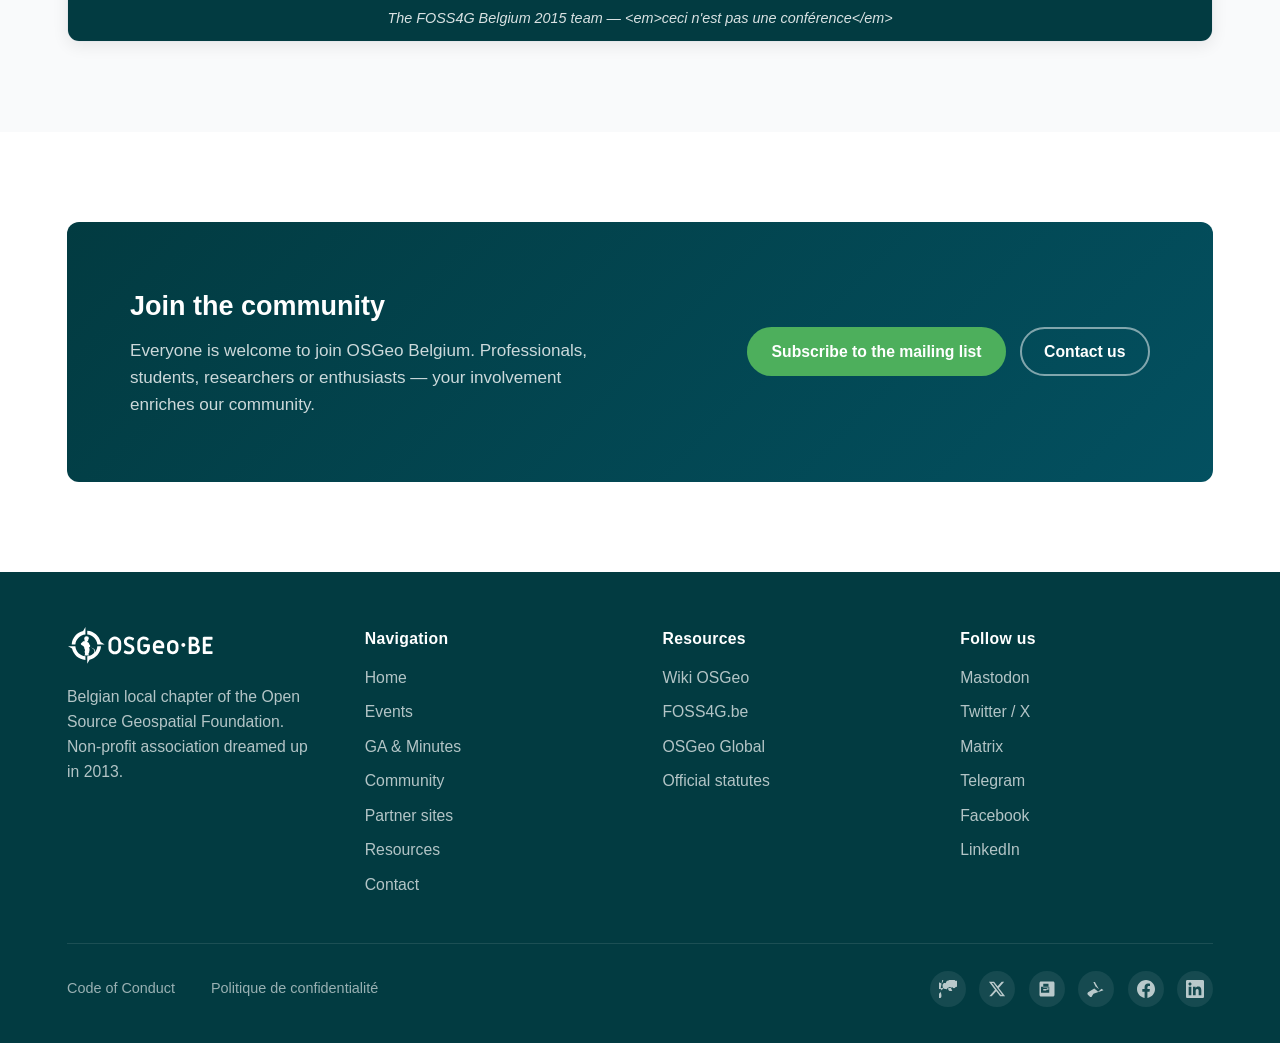
==== commit e500aa97: "index: AG 26 nov — confirmed, add time 18:30 and invitation link" ====
--- a/index.html
+++ b/index.html
@@ -137,9 +137,10 @@
           <div class="event-date-badge"><span class="day">26</span><span class="month" data-i18n="month.nov2026">Nov 2026</span></div>
           <div class="event-info">
             <span class="event-tag tag-orange" data-i18n="event.tag.savethedate">Save the date</span>
-            <h3 data-i18n="event.ag.nov2026">Assemblée générale — 26 novembre 2026 (à confirmer)</h3>
-            <p class="event-loc">📍 <a href="https://www.lecercledesvoyageurs.com" target="_blank" rel="noopener">Le Cercle des Voyageurs</a>, Rue des Grands Carmes 18, 1000 Bruxelles</p>
-            <p data-i18n="event.ag.nov2026.desc">Informations à suivre via la mailing list et sur ce site prochainement.</p>
+            <h3 data-i18n="event.ag.nov2026">Assemblée générale — 26 novembre 2026</h3>
+            <p class="event-loc">📍 <a href="https://www.lecercledesvoyageurs.com" target="_blank" rel="noopener">Le Cercle des Voyageurs</a>, Rue des Grands Carmes 18, 1000 Bruxelles — 18h30</p>
+            <p data-i18n="event.ag.nov2026.desc">À partir de 18h30 — invitation et ordre du jour disponibles.</p>
+            <a href="https://lists.osgeo.org/pipermail/belgium/2026-November/001249.html" target="_blank" rel="noopener" class="btn btn-sm btn-ghost" style="margin-top:.5rem;font-size:.8rem;" data-i18n="event.ag.nov2026.invite">Voir l'invitation →</a>
           </div>
         </div>
 
